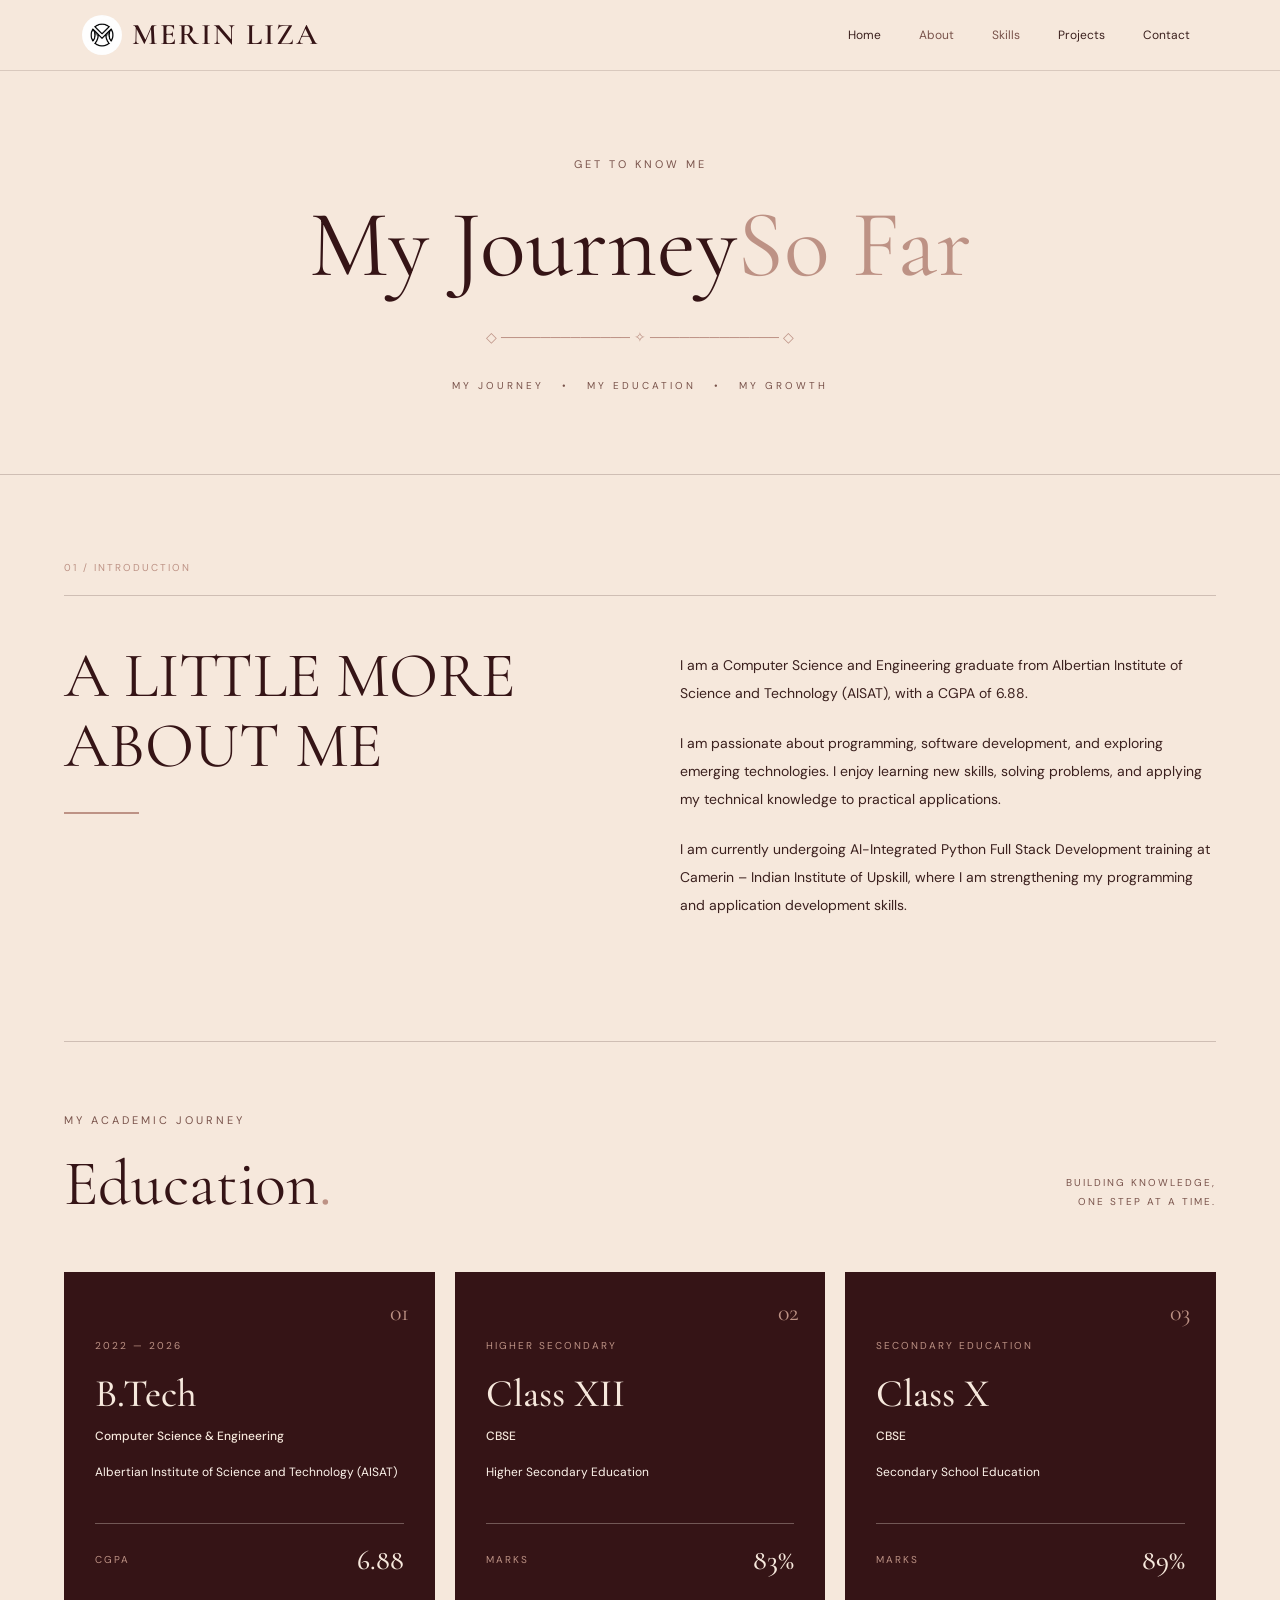
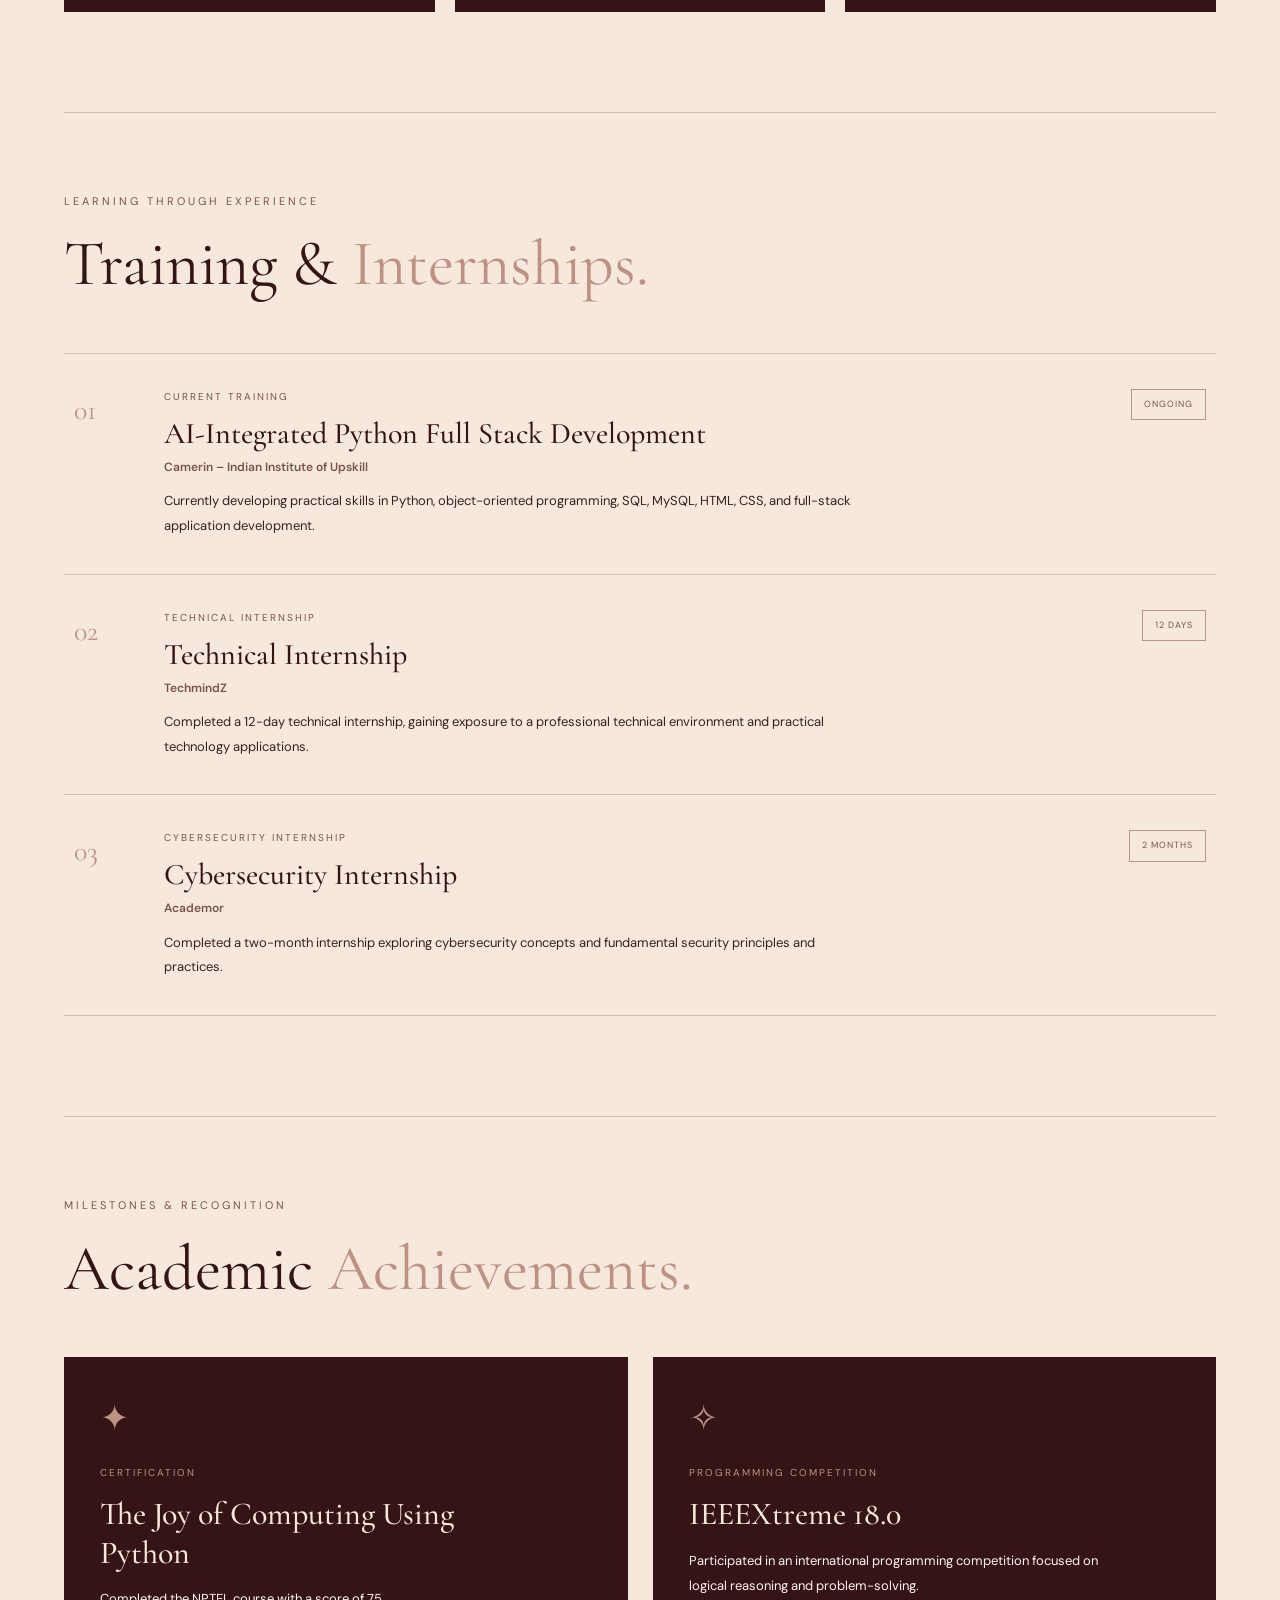
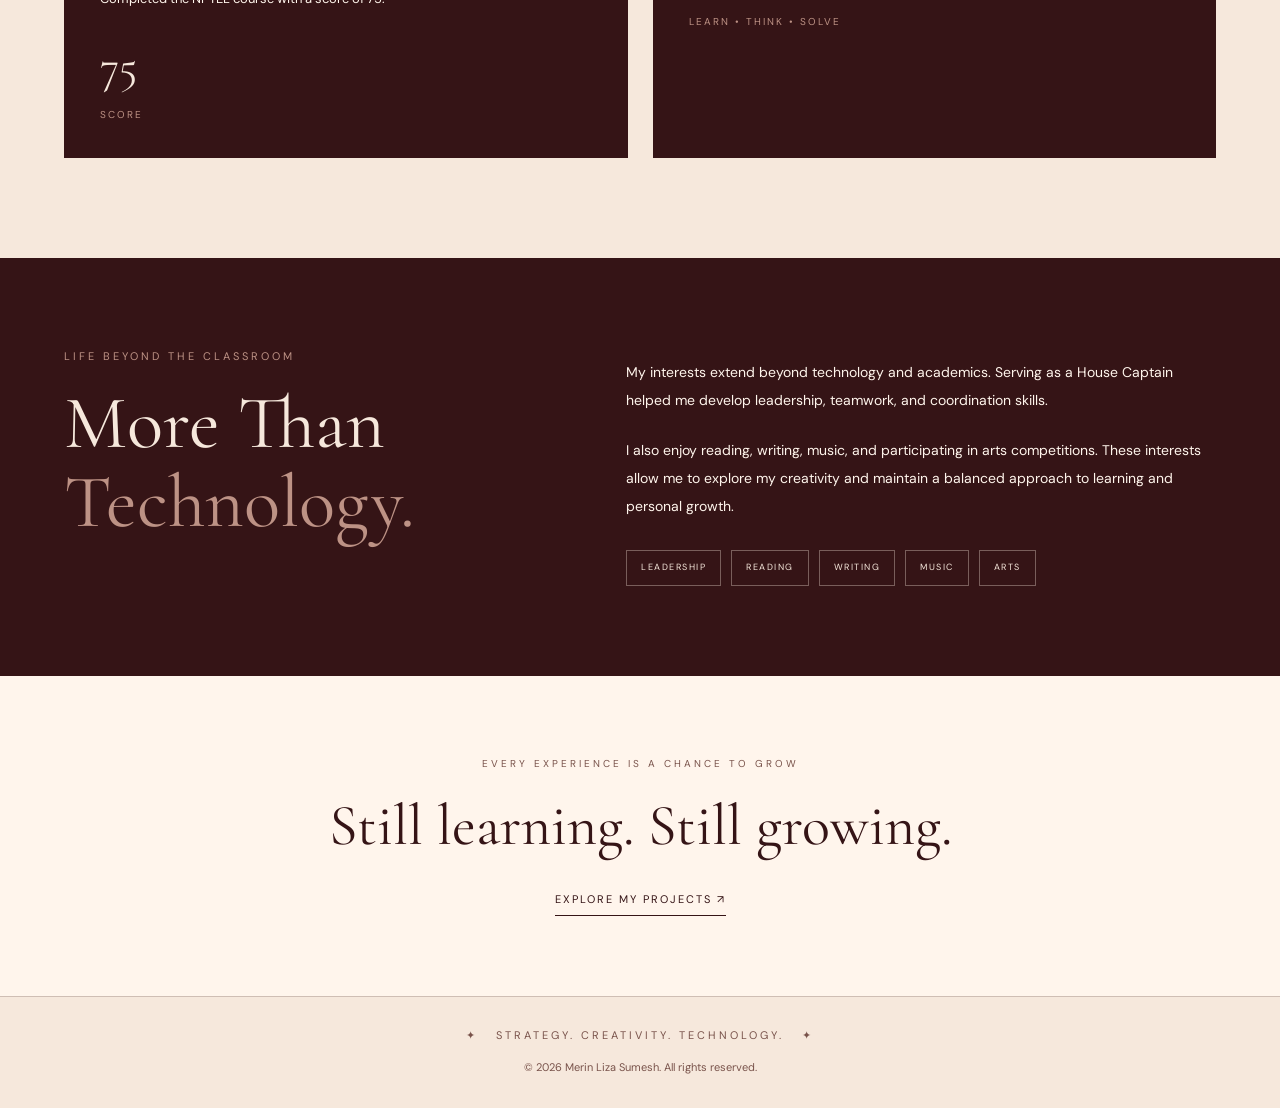
==== about.html @ 3198c106 "first commit" ====
<!DOCTYPE html>
<html lang="en">

<head>
    <meta charset="UTF-8">
    <meta name="viewport" content="width=device-width, initial-scale=1.0">

    <title>About Me | Merin Liza Sumesh</title>

    <!-- Google Fonts -->
    <link href="https://fonts.googleapis.com/css2?family=Cormorant+Garamond:wght@300;400;500;600&family=DM+Sans:wght@300;400;500;600&display=swap"
        rel="stylesheet">

    <!-- Bootstrap CSS -->
    <link href="https://cdn.jsdelivr.net/npm/bootstrap@5.3.8/dist/css/bootstrap.min.css"
        rel="stylesheet">

    <!-- About Page CSS -->
    <link rel="stylesheet" href="css/about.css">
</head>

<body>

    <!-- NAVIGATION BAR -->
    <nav class="navbar navbar-expand-lg portfolio-nav">
        <div class="container">

            <a class="navbar-brand" href="index.html">
                <img src="images/logo.jpg"
                alt="Merin"
                class="logo-image">
            MERIN LIZA</a>

            <button class="navbar-toggler"
                type="button"
                data-bs-toggle="collapse"
                data-bs-target="#navbarMenu"
                aria-controls="navbarMenu"
                aria-expanded="false"
                aria-label="Toggle navigation">

                <span class="navbar-toggler-icon"></span>
            </button>

            <div class="collapse navbar-collapse" id="navbarMenu">
                <ul class="navbar-nav ms-auto">

                    <li class="nav-item">
                        <a class="nav-link" href="index.html">Home</a>
                    </li>

                    <li class="nav-item">
                        <a class="nav-link active" href="about.html">About</a>
                    </li>

                    <li class="nav-item">
                        <a class="nav-link active" href="skills.html">Skills</a>
                    </li>

                    <li class="nav-item">
                        <a class="nav-link" href="projects.html">Projects</a>
                    </li>
                    <li class="nav-item">
                        <a class="nav-link" href="contact.html">Contact</a>
                    </li>

                </ul>
            </div>

        </div>
    </nav>


    <!-- PAGE HEADER -->
    <header class="about-header">

        <p class="eyebrow">GET TO KNOW ME</p>

        <h1>My Journey<span>So Far</span></h1>

        <div class="decorative-divider">
            ◇ ───────────── ✧ ───────────── ◇
        </div>

        <p class="header-subtitle">
            MY JOURNEY &nbsp; • &nbsp; MY EDUCATION &nbsp; • &nbsp; MY GROWTH
        </p>

    </header>


    <!-- INTRODUCTION SECTION -->
    <section class="about-introduction section-container">

        <div class="intro-number">01 / INTRODUCTION</div>

        <div class="intro-layout">

            <div class="intro-title">

                <h2>
                    A LITTLE MORE <br>
                    ABOUT ME
                </h2>

                <div class="small-divider"></div>
            </div>

            <div class="intro-description">

                <p>
                    I am a Computer Science and Engineering graduate from
                    Albertian Institute of Science and Technology (AISAT),
                    with a CGPA of 6.88.
                </p>

                <p>
                    I am passionate about programming, software development,
                    and exploring emerging technologies. I enjoy learning
                    new skills, solving problems, and applying my technical
                    knowledge to practical applications.
                </p>

                <p>
                    I am currently undergoing AI-Integrated Python Full Stack
                    Development training at Camerin – Indian Institute of
                    Upskill, where I am strengthening my programming and
                    application development skills.
                </p>

            </div>

        </div>

    </section>


    <!-- EDUCATION SECTION -->
    <section class="education-section section-container">

        <div class="section-heading">

            <div>
                <p class="section-label">MY ACADEMIC JOURNEY</p>
                <h2>Education<span>.</span></h2>
            </div>

            <p class="section-side-text">
                BUILDING KNOWLEDGE,<br>
                ONE STEP AT A TIME.
            </p>

        </div>


        <div class="education-grid">

            <!-- B.Tech -->
            <article class="education-card featured-card">

                <span class="card-number">01</span>

                <p class="card-period">2022 — 2026</p>

                <h3>B.Tech</h3>

                <h4>Computer Science & Engineering</h4>

                <p class="institution">
                    Albertian Institute of Science and Technology (AISAT)
                </p>

                <div class="card-bottom">
                    <span>CGPA</span>
                    <strong>6.88</strong>
                </div>

            </article>


            <!-- Higher Secondary -->
            <article class="education-card">

                <span class="card-number">02</span>

                <p class="card-period">HIGHER SECONDARY</p>

                <h3>Class XII</h3>

                <h4>CBSE</h4>

                <p class="institution">
                    Higher Secondary Education
                </p>

                <div class="card-bottom">
                    <span>MARKS</span>
                    <strong>83%</strong>
                </div>

            </article>


            <!-- Secondary -->
            <article class="education-card">

                <span class="card-number">03</span>

                <p class="card-period">SECONDARY EDUCATION</p>

                <h3>Class X</h3>

                <h4>CBSE</h4>

                <p class="institution">
                    Secondary School Education
                </p>

                <div class="card-bottom">
                    <span>MARKS</span>
                    <strong>89%</strong>
                </div>

            </article>

        </div>

    </section>


    <!-- TRAINING AND INTERNSHIPS -->
    <section class="experience-section section-container">

        <div class="section-heading">

            <div>
                <p class="section-label">LEARNING THROUGH EXPERIENCE</p>
                <h2>Training & <span>Internships.</span></h2>
            </div>

        </div>


        <div class="experience-list">

            <!-- Camerin -->
            <article class="experience-item">

                <div class="experience-index">01</div>

                <div class="experience-content">

                    <p class="experience-type">CURRENT TRAINING</p>

                    <h3>AI-Integrated Python Full Stack Development</h3>

                    <h4>Camerin – Indian Institute of Upskill</h4>

                    <p>
                        Currently developing practical skills in Python,
                        object-oriented programming, SQL, MySQL, HTML, CSS,
                        and full-stack application development.
                    </p>

                </div>

                <div class="experience-tag">ONGOING</div>

            </article>


            <!-- TechmindZ -->
            <article class="experience-item">

                <div class="experience-index">02</div>

                <div class="experience-content">

                    <p class="experience-type">TECHNICAL INTERNSHIP</p>

                    <h3>Technical Internship</h3>

                    <h4>TechmindZ</h4>

                    <p>
                        Completed a 12-day technical internship, gaining
                        exposure to a professional technical environment
                        and practical technology applications.
                    </p>

                </div>

                <div class="experience-tag">12 DAYS</div>

            </article>


            <!-- Academor -->
            <article class="experience-item">

                <div class="experience-index">03</div>

                <div class="experience-content">

                    <p class="experience-type">CYBERSECURITY INTERNSHIP</p>

                    <h3>Cybersecurity Internship</h3>

                    <h4>Academor</h4>

                    <p>
                        Completed a two-month internship exploring
                        cybersecurity concepts and fundamental security
                        principles and practices.
                    </p>

                </div>

                <div class="experience-tag">2 MONTHS</div>

            </article>

        </div>

    </section>


    <!-- ACADEMIC ACHIEVEMENTS -->
    <section class="achievements-section section-container">

        <div class="section-heading">

            <div>
                <p class="section-label">MILESTONES & RECOGNITION</p>
                <h2>Academic <span>Achievements.</span></h2>
            </div>

        </div>


        <div class="achievement-grid">

            <!-- NPTEL -->
            <article class="achievement-card">

                <div class="achievement-symbol">✦</div>

                <p class="achievement-category">CERTIFICATION</p>

                <h3>The Joy of Computing Using Python</h3>

                <p>
                    Completed the NPTEL course with a score of 75.
                </p>

                <span class="achievement-number">75</span>

                <span class="achievement-caption">SCORE</span>

            </article>


            <!-- IEEEXtreme -->
            <article class="achievement-card dark-card">

                <div class="achievement-symbol">✧</div>

                <p class="achievement-category">PROGRAMMING COMPETITION</p>

                <h3>IEEEXtreme 18.0</h3>

                <p>
                    Participated in an international programming competition
                    focused on logical reasoning and problem-solving.
                </p>

                <span class="achievement-caption">LEARN • THINK • SOLVE</span>

            </article>

        </div>

    </section>


    <!-- BEYOND ACADEMICS -->
    <section class="beyond-section">

        <div class="section-container beyond-content">

            <div class="beyond-heading">

                <p class="section-label">LIFE BEYOND THE CLASSROOM</p>

                <h2>
                    More Than<br>
                    <span>Technology.</span>
                </h2>

            </div>

            <div class="beyond-description">

                <p>
                    My interests extend beyond technology and academics.
                    Serving as a House Captain helped me develop leadership,
                    teamwork, and coordination skills.
                </p>

                <p>
                    I also enjoy reading, writing, music, and participating
                    in arts competitions. These interests allow me to
                    explore my creativity and maintain a balanced approach
                    to learning and personal growth.
                </p>

                <div class="interest-list">

                    <span>LEADERSHIP</span>
                    <span>READING</span>
                    <span>WRITING</span>
                    <span>MUSIC</span>
                    <span>ARTS</span>

                </div>

            </div>

        </div>

    </section>


    <!-- CLOSING SECTION -->
    <section class="closing-section">

        <p>EVERY EXPERIENCE IS A CHANCE TO GROW</p>

        <h2>Still learning. Still growing.</h2>

        <a href="projects.html" class="closing-link">
            EXPLORE MY PROJECTS ↗
        </a>

    </section>


    <!-- FOOTER -->
    <footer class="footer">

        <p>✦ &nbsp; STRATEGY. CREATIVITY. TECHNOLOGY. &nbsp; ✦</p>

        <small>
            © 2026 Merin Liza Sumesh. All rights reserved.
        </small>

    </footer>


    <!-- Bootstrap JavaScript -->
    <script src="https://cdn.jsdelivr.net/npm/bootstrap@5.3.8/dist/js/bootstrap.bundle.min.js"></script>

</body>

</html>
---- css/about.css ----
/* ==============================
   COLOUR PALETTE
============================== */

:root {
    --cream: #f6e8dc;
    --cream-light: #fff5ec;
    --burgundy: #351416;
    --burgundy-light: #4a2022;
    --rose: #bd9285;
    --brown: #79534b;
    --text-dark: #3b201e;
    --border: rgba(53, 20, 22, 0.2);
}


/* ==============================
   GENERAL STYLING
============================== */

* {
    margin: 0;
    padding: 0;
    box-sizing: border-box;
}

html {
    scroll-behavior: smooth;
}

body {
    background-color: var(--cream);
    color: var(--text-dark);
    font-family: 'DM Sans', sans-serif;
    overflow-x: hidden;
}

.section-container {
    width: 90%;
    max-width: 1250px;
    margin: auto;
}


/* =====================================
   NAVIGATION
===================================== */

.portfolio-nav {
    background-color: var(--cream);
    padding: 15px 0;
    border-bottom: 1px solid rgba(53, 20, 22, 0.15);
}

.portfolio-nav .navbar-brand {
    display: flex;
    align-items: center;
    color: var(--burgundy);
    font-family: "Cormorant Garamond", serif;
    font-size: 30px;
    font-weight: 600;
    letter-spacing: 2px;
    line-height: 1.2;
    padding: 0;
    margin: 0;
}

.logo-image {
    display: block;
    width: 40px;
    height: 40px;
    object-fit: cover;
    border-radius: 50%;
    margin-right: 10px;
    flex-shrink: 0;
}

.portfolio-nav .navbar-brand:hover {
    color: var(--brown);
}

.portfolio-nav .nav-link {
    color: var(--text-dark);
    font-size: 12px;
    margin-left: 22px;
    padding-top: 0;
    padding-bottom: 0;
    line-height: 1.5;
    transition: color 0.3s ease;
}

.portfolio-nav .nav-link:hover,
.portfolio-nav .nav-link.active {
    color: var(--brown);
}

.navbar-toggler {
    border-color: var(--burgundy);
}

.navbar-toggler:focus {
    box-shadow: none;
}


/* ==============================
   PAGE HEADER
============================== */

.about-header {
    padding: 85px 5% 65px;
    text-align: center;
    border-bottom: 1px solid var(--border);
}

.eyebrow,
.section-label {
    color: var(--brown);
    font-size: 11px;
    letter-spacing: 3px;
    margin-bottom: 20px;
}

.about-header h1 {
    font-family: 'Cormorant Garamond', serif;
    font-size: clamp(55px, 8vw, 95px);
    font-weight: 400;
    line-height: 1.1;
    color: var(--burgundy);
}

.about-header h1 span,
.section-heading h2 span,
.beyond-heading h2 span {
    color: var(--rose);
}

.decorative-divider {
    color: var(--rose);
    margin: 30px 0;
    font-size: 14px;
}

.header-subtitle {
    color: var(--brown);
    font-size: 10px;
    letter-spacing: 3px;
}


/* ==============================
   INTRODUCTION SECTION
============================== */

.about-introduction {
    padding-top: 85px;
    padding-bottom: 100px;
}

.intro-number {
    font-size: 10px;
    letter-spacing: 2px;
    color: var(--rose);
    padding-bottom: 20px;
    border-bottom: 1px solid var(--border);
    margin-bottom: 45px;
}

.intro-layout {
    display: grid;
    grid-template-columns: 1fr 1fr;
    gap: 80px;
    align-items: start;
}

.intro-title h2 {
    font-family: 'Cormorant Garamond', serif;
    font-size: clamp(42px, 5vw, 68px);
    font-weight: 400;
    line-height: 1.1;
    color: var(--burgundy);
}


.small-divider {
    width: 75px;
    height: 2px;
    background-color: var(--rose);
    margin-top: 30px;
}

.intro-description {
    padding-top: 10px;
}

.intro-description p {
    font-size: 14px;
    line-height: 2;
    margin-bottom: 22px;
    color: var(--text-dark);
}


/* ==============================
   SECTION HEADINGS
============================== */

.section-heading {
    display: flex;
    justify-content: space-between;
    align-items: end;
    gap: 30px;
    margin-bottom: 45px;
}

.section-heading h2 {
    font-family: 'Cormorant Garamond', serif;
    font-size: clamp(40px, 5vw, 65px);
    font-weight: 400;
    color: var(--burgundy);
    line-height: 1.1;
}

.section-side-text {
    color: var(--brown);
    font-size: 10px;
    letter-spacing: 2px;
    line-height: 1.9;
    text-align: right;
}


/* ==============================
   EDUCATION SECTION
============================== */

.education-section {
    padding-top: 70px;
    padding-bottom: 100px;
    border-top: 1px solid var(--border);
}

.education-grid {
    display: grid;
    grid-template-columns: repeat(3, 1fr);
    gap: 20px;
}

/* Burgundy Education Cards */

.education-card {
    position: relative;
    min-height: 340px;
    padding: 30px;
    display: flex;
    flex-direction: column;

    background-color: var(--burgundy);
    color: var(--cream);
    border: 1px solid var(--burgundy);

    transition: background-color 0.3s ease,
                color 0.3s ease,
                border-color 0.3s ease,
                transform 0.3s ease;
}

/* Education Card Hover */

.education-card:hover {
    background-color: var(--cream-light);
    color: var(--burgundy);
    border-color: var(--rose);
    transform: translateY(-5px);
}

.card-number {
    position: absolute;
    top: 22px;
    right: 25px;
    font-family: 'Cormorant Garamond', serif;
    font-size: 24px;
    color: var(--rose);
}

.card-period {
    margin-top: 35px;
    margin-bottom: 18px;
    font-size: 10px;
    letter-spacing: 2px;
    color: var(--rose);
}

.education-card h3 {
    font-family: 'Cormorant Garamond', serif;
    font-size: 39px;
    font-weight: 500;
    margin-bottom: 8px;
    color: var(--cream);
    transition: color 0.3s ease;
}

.education-card h4 {
    font-size: 12px;
    font-weight: 500;
    line-height: 1.8;
    margin-bottom: 15px;
    color: var(--cream);
    transition: color 0.3s ease;
}

.institution {
    font-size: 12px;
    line-height: 1.8;
    color: var(--cream-light);
    margin-bottom: 25px;
    transition: color 0.3s ease;
}

.card-bottom {
    display: flex;
    justify-content: space-between;
    align-items: center;
    border-top: 1px solid rgba(255, 245, 236, 0.3);
    padding-top: 15px;
    margin-top: auto;
    transition: border-color 0.3s ease;
}

.card-bottom span {
    font-size: 10px;
    letter-spacing: 2px;
    color: var(--rose);
}

.card-bottom strong {
    font-family: 'Cormorant Garamond', serif;
    font-size: 28px;
    font-weight: 500;
    color: var(--cream);
    transition: color 0.3s ease;
}

/* Change Education Text on Hover */

.education-card:hover h3,
.education-card:hover h4,
.education-card:hover .institution,
.education-card:hover .card-bottom strong {
    color: var(--burgundy);
}

.education-card:hover .card-bottom {
    border-color: var(--border);
}

.education-card:hover .card-period,
.education-card:hover .card-bottom span {
    color: var(--brown);
}


/* ==============================
   TRAINING AND INTERNSHIPS
============================== */

.experience-section {
    padding-top: 80px;
    padding-bottom: 100px;
    border-top: 1px solid var(--border);
}

.experience-list {
    border-top: 1px solid var(--border);
}

.experience-item {
    display: grid;
    grid-template-columns: 60px 1fr auto;
    gap: 30px;
    align-items: start;
    padding: 35px 10px;
    border-bottom: 1px solid var(--border);
    transition: background-color 0.3s ease;
}

.experience-item:hover {
    background-color: rgba(255, 245, 236, 0.5);
}

.experience-index {
    font-family: 'Cormorant Garamond', serif;
    font-size: 28px;
    color: var(--rose);
}

.experience-type {
    color: var(--brown);
    font-size: 10px;
    letter-spacing: 2px;
    margin-bottom: 12px;
}

.experience-content h3 {
    font-family: 'Cormorant Garamond', serif;
    font-size: 30px;
    font-weight: 500;
    color: var(--burgundy);
    margin-bottom: 8px;
}

.experience-content h4 {
    font-size: 12px;
    font-weight: 600;
    color: var(--brown);
    margin-bottom: 15px;
}

.experience-content > p:last-child {
    max-width: 700px;
    font-size: 13px;
    line-height: 1.9;
    margin-bottom: 0;
}

.experience-tag {
    border: 1px solid var(--rose);
    padding: 8px 12px;
    color: var(--brown);
    font-size: 9px;
    letter-spacing: 1px;
    white-space: nowrap;
}


/* ==============================
   ACADEMIC ACHIEVEMENTS
============================== */

.achievements-section {
    padding-top: 80px;
    padding-bottom: 100px;
    border-top: 1px solid var(--border);
}

.achievement-grid {
    display: grid;
    grid-template-columns: 1fr 1fr;
    gap: 25px;
}

/* Burgundy Achievement Cards */

.achievement-card {
    position: relative;
    min-height: 320px;
    padding: 35px;

    background-color: var(--burgundy);
    color: var(--cream);
    border: 1px solid var(--burgundy);

    transition: background-color 0.3s ease,
                color 0.3s ease,
                border-color 0.3s ease,
                transform 0.3s ease;
}

/* Achievement Card Hover */

.achievement-card:hover {
    background-color: var(--cream-light);
    color: var(--burgundy);
    border-color: var(--rose);
    transform: translateY(-5px);
}

.achievement-symbol {
    font-family: 'Cormorant Garamond', serif;
    font-size: 35px;
    color: var(--rose);
    margin-bottom: 20px;
}

.achievement-category {
    font-size: 10px;
    letter-spacing: 2px;
    color: var(--rose);
    margin-bottom: 15px;
}

.achievement-card h3 {
    max-width: 400px;
    font-family: 'Cormorant Garamond', serif;
    font-size: 32px;
    font-weight: 500;
    color: var(--cream);
    margin-bottom: 15px;
    transition: color 0.3s ease;
}

.achievement-card > p:not(.achievement-category) {
    max-width: 420px;
    font-size: 13px;
    line-height: 1.9;
    color: var(--cream-light);
    transition: color 0.3s ease;
}

.achievement-number {
    display: block;
    margin-top: 20px;
    font-family: 'Cormorant Garamond', serif;
    font-size: 45px;
    color: var(--cream);
    transition: color 0.3s ease;
}

.achievement-caption {
    display: block;
    font-size: 10px;
    letter-spacing: 2px;
    color: var(--rose);
    margin-top: 8px;
    transition: color 0.3s ease;
}

/* Change Achievement Text on Hover */

.achievement-card:hover h3,
.achievement-card:hover > p:not(.achievement-category),
.achievement-card:hover .achievement-number {
    color: var(--burgundy);
}

.achievement-card:hover .achievement-category,
.achievement-card:hover .achievement-caption {
    color: var(--brown);
}


/* ==============================
   BEYOND ACADEMICS
============================== */

.beyond-section {
    background-color: var(--burgundy);
    color: var(--cream);
    padding: 90px 0;
}

.beyond-content {
    display: grid;
    grid-template-columns: 0.9fr 1.1fr;
    gap: 80px;
    align-items: start;
}

.beyond-heading .section-label {
    color: var(--rose);
}

.beyond-heading h2 {
    font-family: 'Cormorant Garamond', serif;
    font-size: clamp(45px, 6vw, 75px);
    font-weight: 400;
    line-height: 1.05;
    color: var(--cream);
}

.beyond-description {
    padding-top: 10px;
}

.beyond-description p {
    font-size: 14px;
    line-height: 2;
    color: var(--cream-light);
    margin-bottom: 22px;
}

.interest-list {
    display: flex;
    flex-wrap: wrap;
    gap: 10px;
    margin-top: 30px;
}

.interest-list span {
    padding: 10px 14px;
    border: 1px solid rgba(246, 232, 220, 0.35);
    color: var(--cream);
    font-size: 9px;
    letter-spacing: 1.5px;
}


/* ==============================
   CLOSING SECTION
============================== */

.closing-section {
    padding: 80px 20px;
    text-align: center;
    background-color: var(--cream-light);
}

.closing-section > p {
    font-size: 10px;
    letter-spacing: 3px;
    color: var(--brown);
    margin-bottom: 20px;
}

.closing-section h2 {
    font-family: 'Cormorant Garamond', serif;
    font-size: clamp(35px, 5vw, 58px);
    font-weight: 400;
    color: var(--burgundy);
    margin-bottom: 25px;
}

.closing-link {
    display: inline-block;
    color: var(--burgundy);
    text-decoration: none;
    font-size: 11px;
    letter-spacing: 2px;
    border-bottom: 1px solid var(--burgundy);
    padding-bottom: 8px;
    transition: 0.3s ease;
}

.closing-link:hover {
    color: var(--rose);
    border-color: var(--rose);
}


/* ==============================
   FOOTER
============================== */

.footer {
    text-align: center;
    padding: 30px 15px;
    border-top: 1px solid var(--border);
    color: var(--brown);
}

.footer p {
    font-size: 11px;
    letter-spacing: 3px;
    margin-bottom: 10px;
}

.footer small {
    font-size: 11px;
}


/* ==============================
   TABLET RESPONSIVENESS
============================== */

@media (max-width: 991px) {

    .section-container {
        width: 92%;
    }

    .intro-layout,
    .beyond-content {
        grid-template-columns: 1fr 1fr;
        gap: 40px;
    }

    .education-grid {
        grid-template-columns: 1fr 1fr;
    }

    .education-card {
        min-height: 310px;
    }

    .experience-item {
        gap: 20px;
    }

    .experience-content h3 {
        font-size: 26px;
    }
}


/* ==============================
   MOBILE RESPONSIVENESS
============================== */

@media (max-width: 767px) {

    .about-header {
        padding: 65px 5% 55px;
    }

    .header-subtitle {
        font-size: 9px;
        line-height: 2;
        letter-spacing: 2px;
    }

    .about-introduction,
    .education-section,
    .experience-section,
    .achievements-section {
        padding-top: 60px;
        padding-bottom: 65px;
    }

    .intro-layout,
    .beyond-content {
        grid-template-columns: 1fr;
        gap: 35px;
    }

    .intro-number {
        margin-bottom: 30px;
    }

    .section-heading {
        align-items: start;
        flex-direction: column;
        margin-bottom: 30px;
    }

    .section-side-text {
        text-align: left;
    }

    .education-grid {
        grid-template-columns: 1fr;
    }

    .education-card {
        min-height: 300px;
    }

    .experience-item {
        grid-template-columns: 35px 1fr;
        gap: 15px;
        padding: 28px 5px;
    }

    .experience-index {
        font-size: 24px;
    }

    .experience-content h3 {
        font-size: 26px;
    }

    .experience-tag {
        grid-column: 2;
        justify-self: start;
    }

    .achievement-grid {
        grid-template-columns: 1fr;
    }

    .achievement-card {
        min-height: 280px;
        padding: 28px;
    }

    .beyond-section {
        padding: 65px 0;
    }

    .closing-section {
        padding: 60px 20px;
    }

    .footer p {
        font-size: 9px;
        letter-spacing: 2px;
    }
}


/* ==============================
   SMALL MOBILE SCREENS
============================== */

@media (max-width: 380px) {

    .about-header h1 {
        font-size: 48px;
    
        padding: 60px 5% 45px;}

    .intro-title h2 {
        font-size: 40px;
    }

    .education-card,
    .achievement-card {
        padding: 23px;
    }

    .experience-content h3 {
        font-size: 23px;
    }

    .interest-list span {
        font-size: 8px;
        padding: 8px 10px;
    }
}
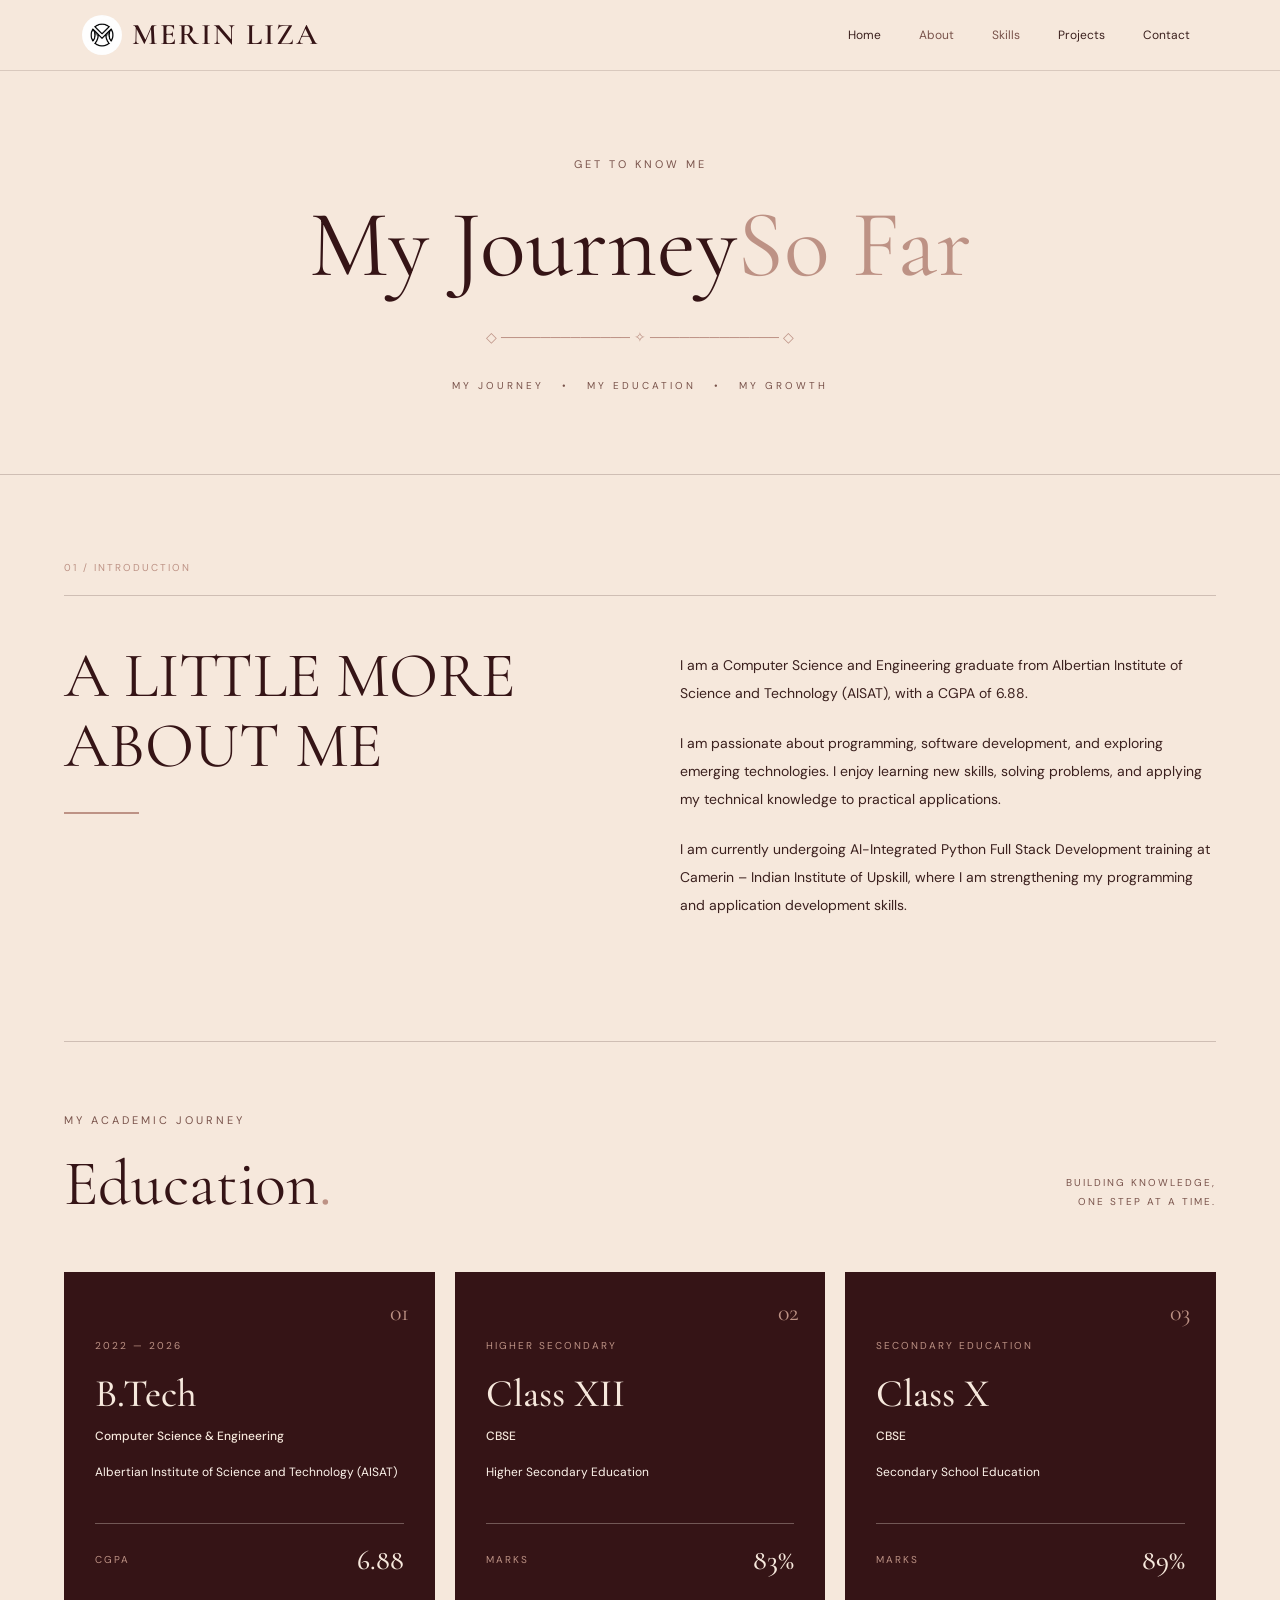
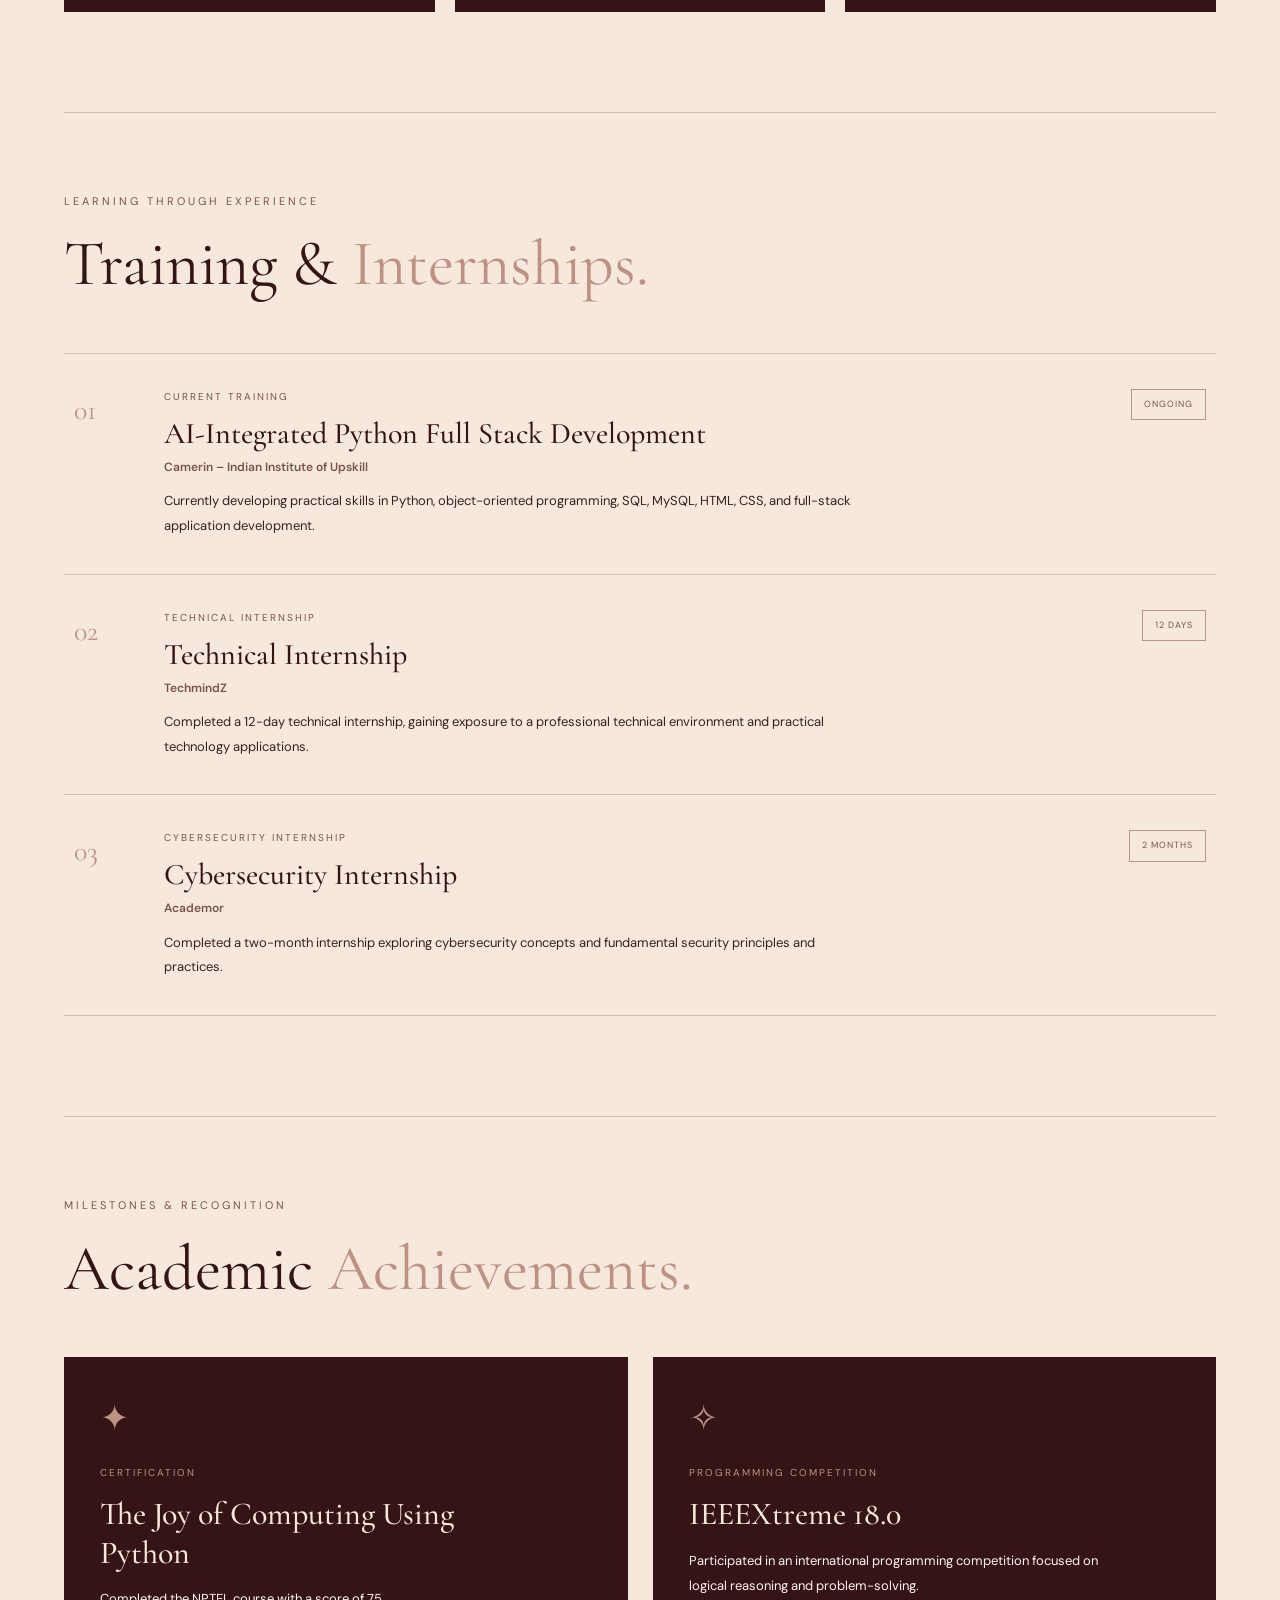
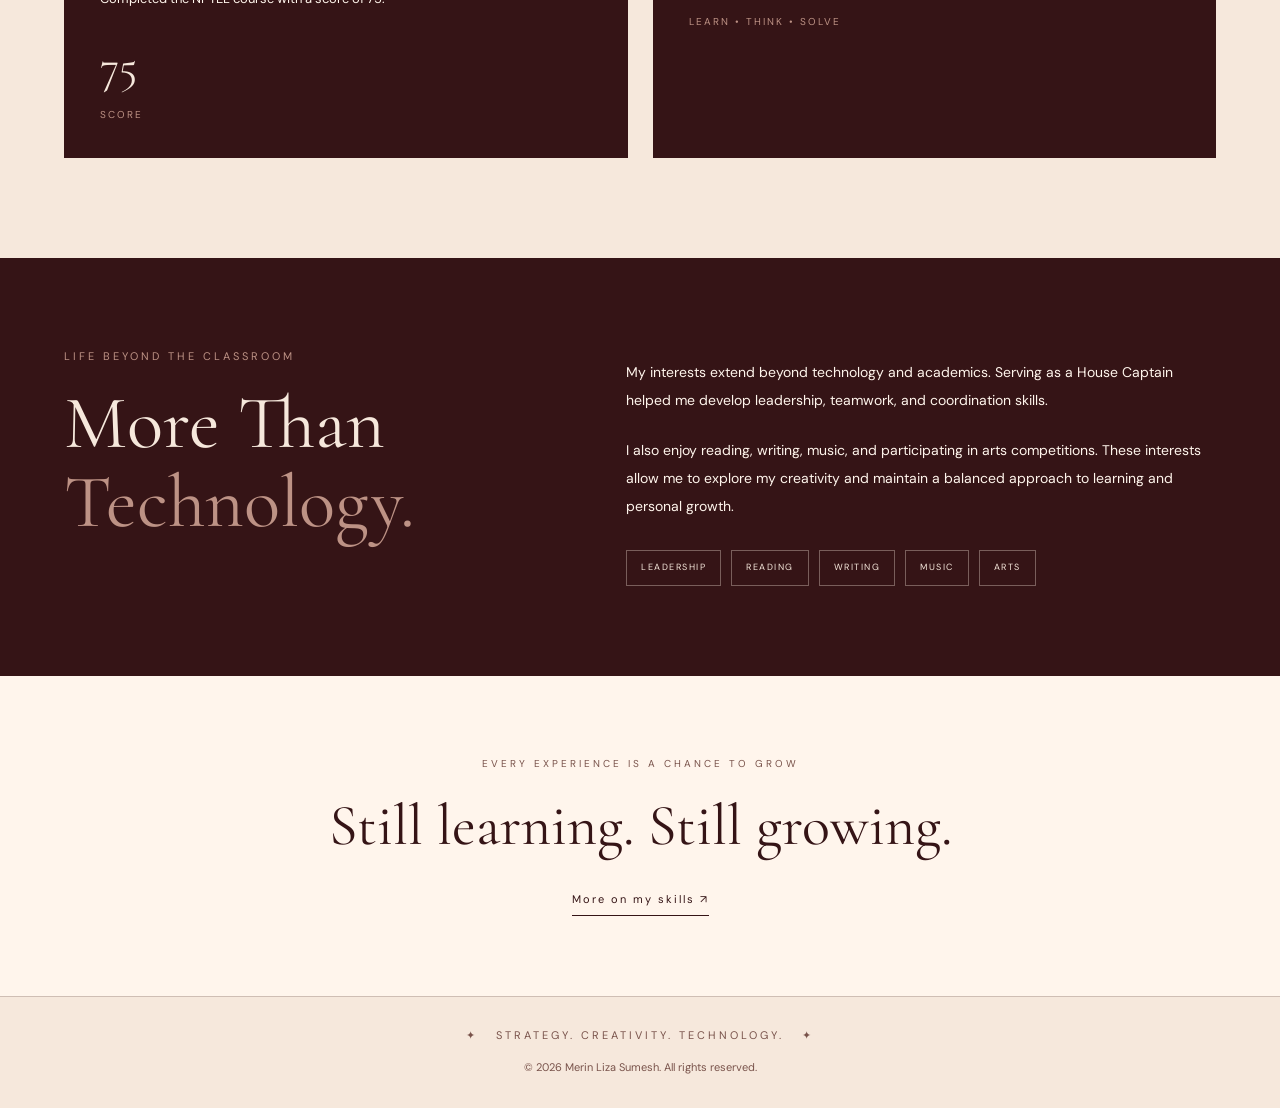
==== commit 9fb073a8: "first commit" ====
--- a/about.html
+++ b/about.html
@@ -439,8 +439,8 @@
 
         <h2>Still learning. Still growing.</h2>
 
-        <a href="projects.html" class="closing-link">
-            EXPLORE MY PROJECTS ↗
+        <a href="skills.html" class="closing-link">
+            More on my skills ↗
         </a>
 
     </section>
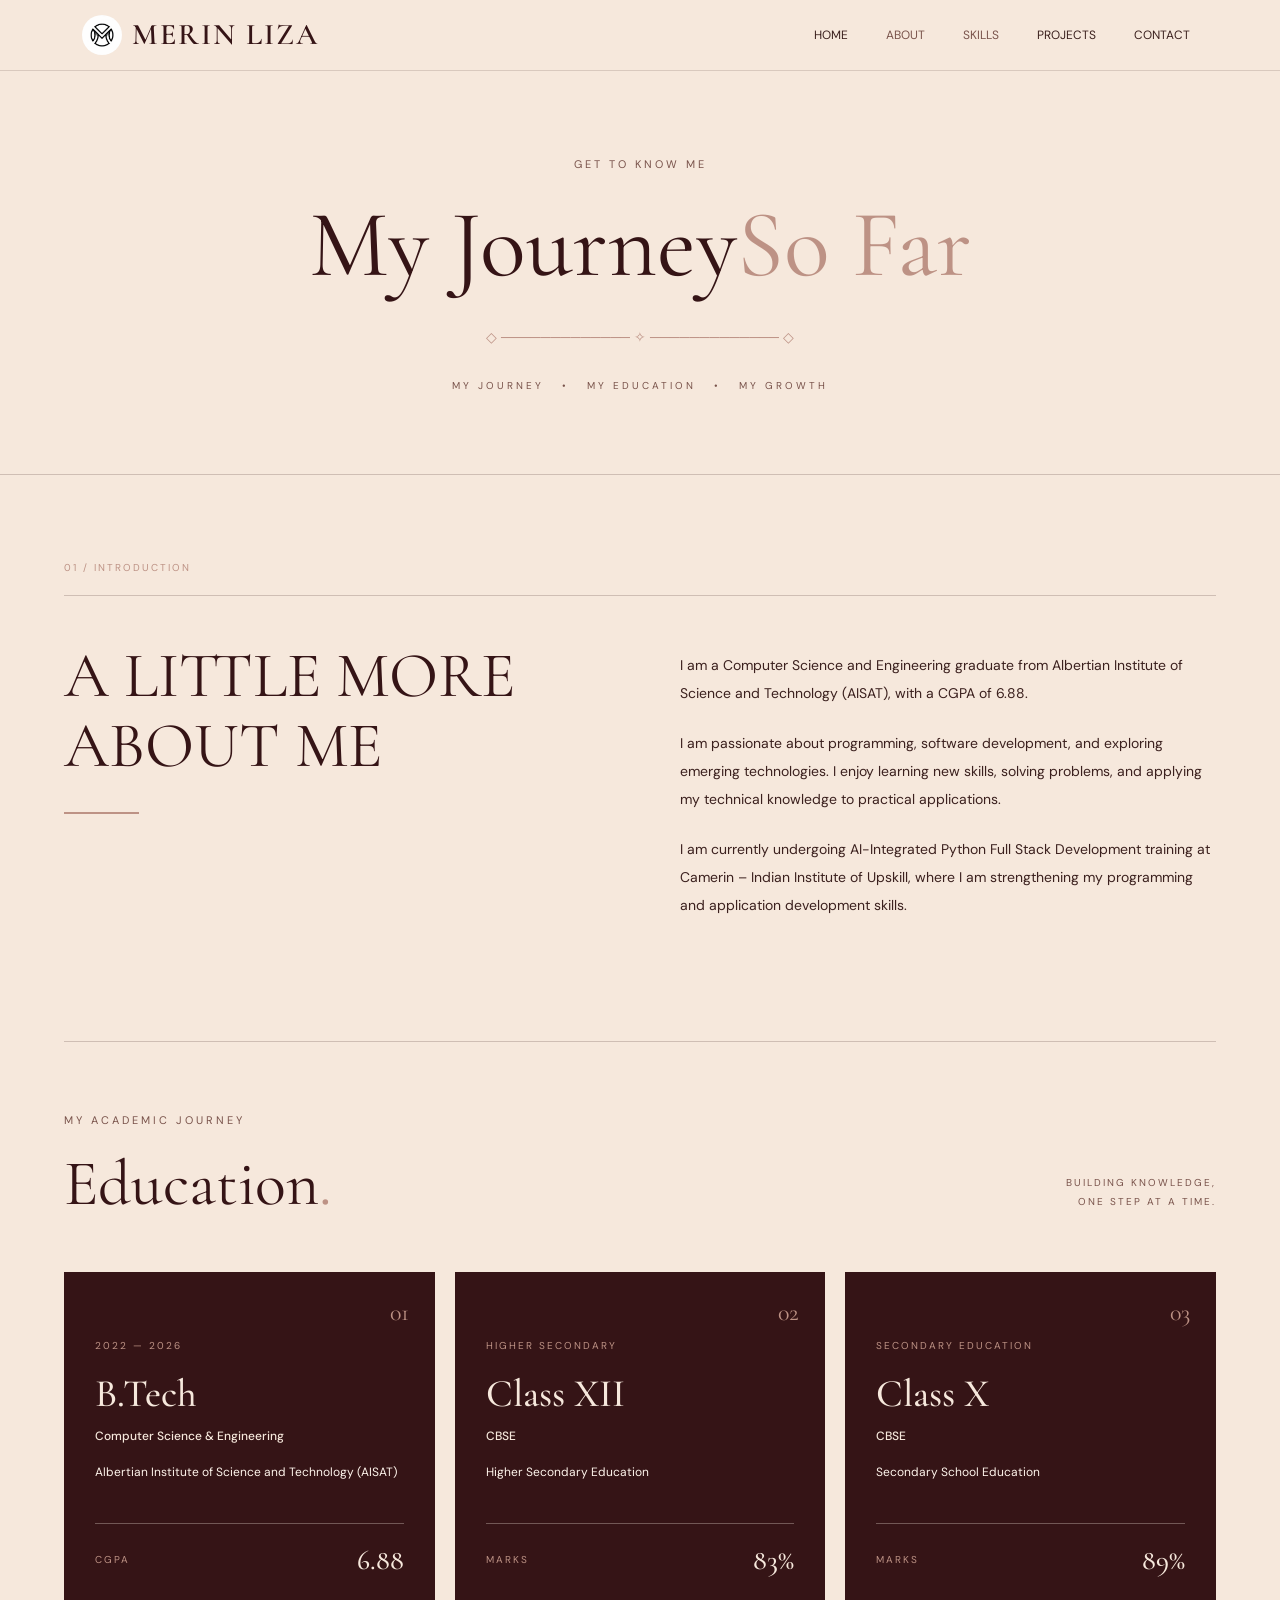
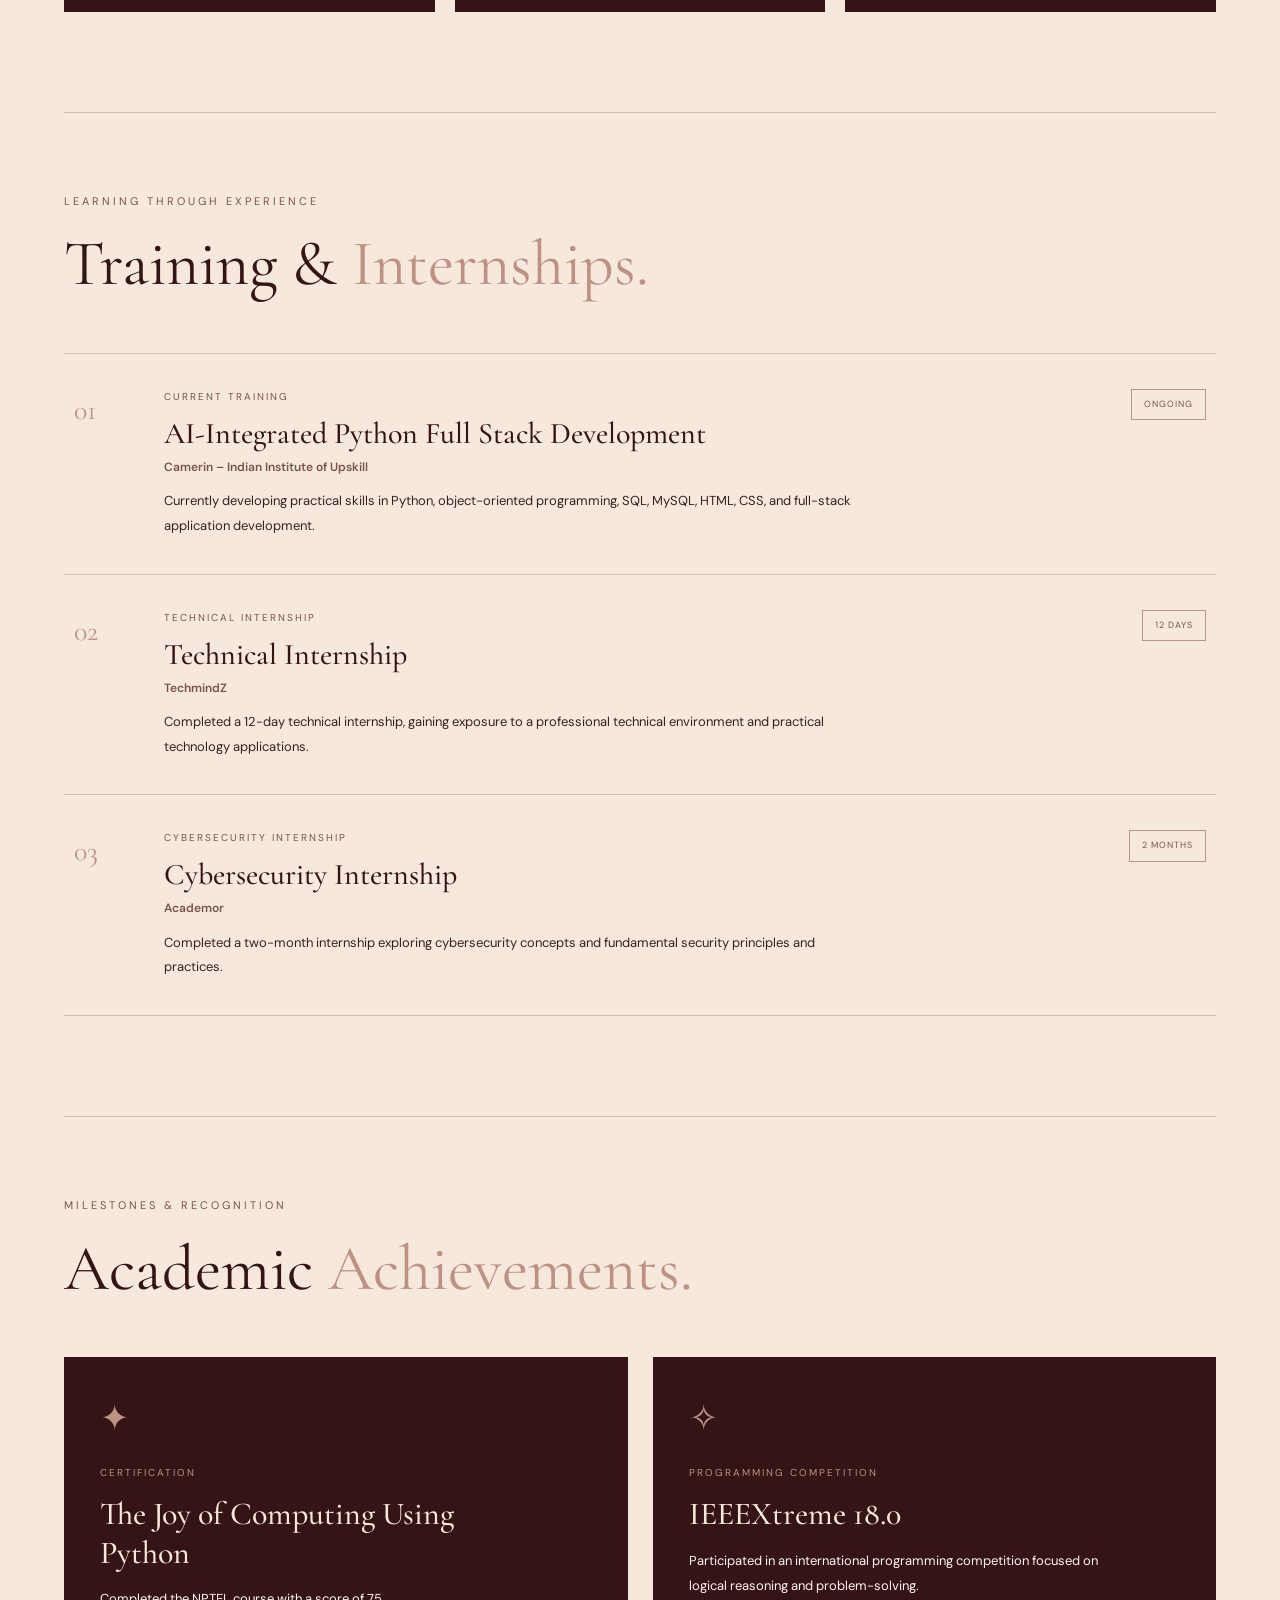
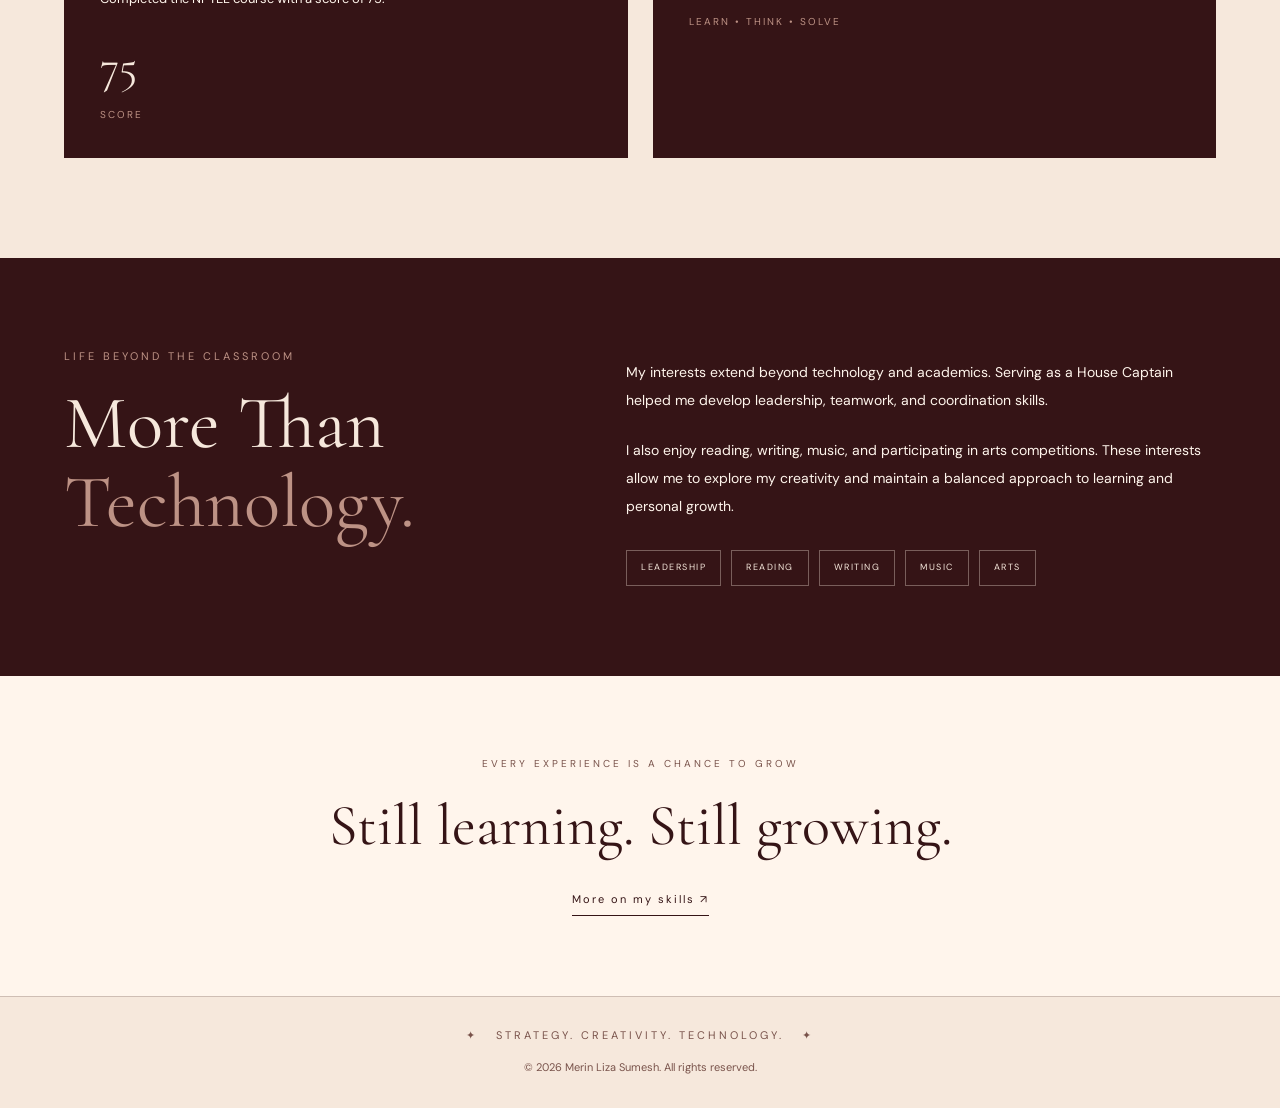
==== commit e5e26ad0: "first commit" ====
--- a/about.html
+++ b/about.html
@@ -47,22 +47,22 @@
                 <ul class="navbar-nav ms-auto">
 
                     <li class="nav-item">
-                        <a class="nav-link" href="index.html">Home</a>
+                        <a class="nav-link" href="index.html">HOME</a>
                     </li>
 
                     <li class="nav-item">
-                        <a class="nav-link active" href="about.html">About</a>
+                        <a class="nav-link active" href="about.html">ABOUT</a>
                     </li>
 
                     <li class="nav-item">
-                        <a class="nav-link active" href="skills.html">Skills</a>
+                        <a class="nav-link active" href="skills.html">SKILLS</a>
                     </li>
 
                     <li class="nav-item">
-                        <a class="nav-link" href="projects.html">Projects</a>
+                        <a class="nav-link" href="projects.html">PROJECTS</a>
                     </li>
                     <li class="nav-item">
-                        <a class="nav-link" href="contact.html">Contact</a>
+                        <a class="nav-link" href="contact.html">CONTACT</a>
                     </li>
 
                 </ul>
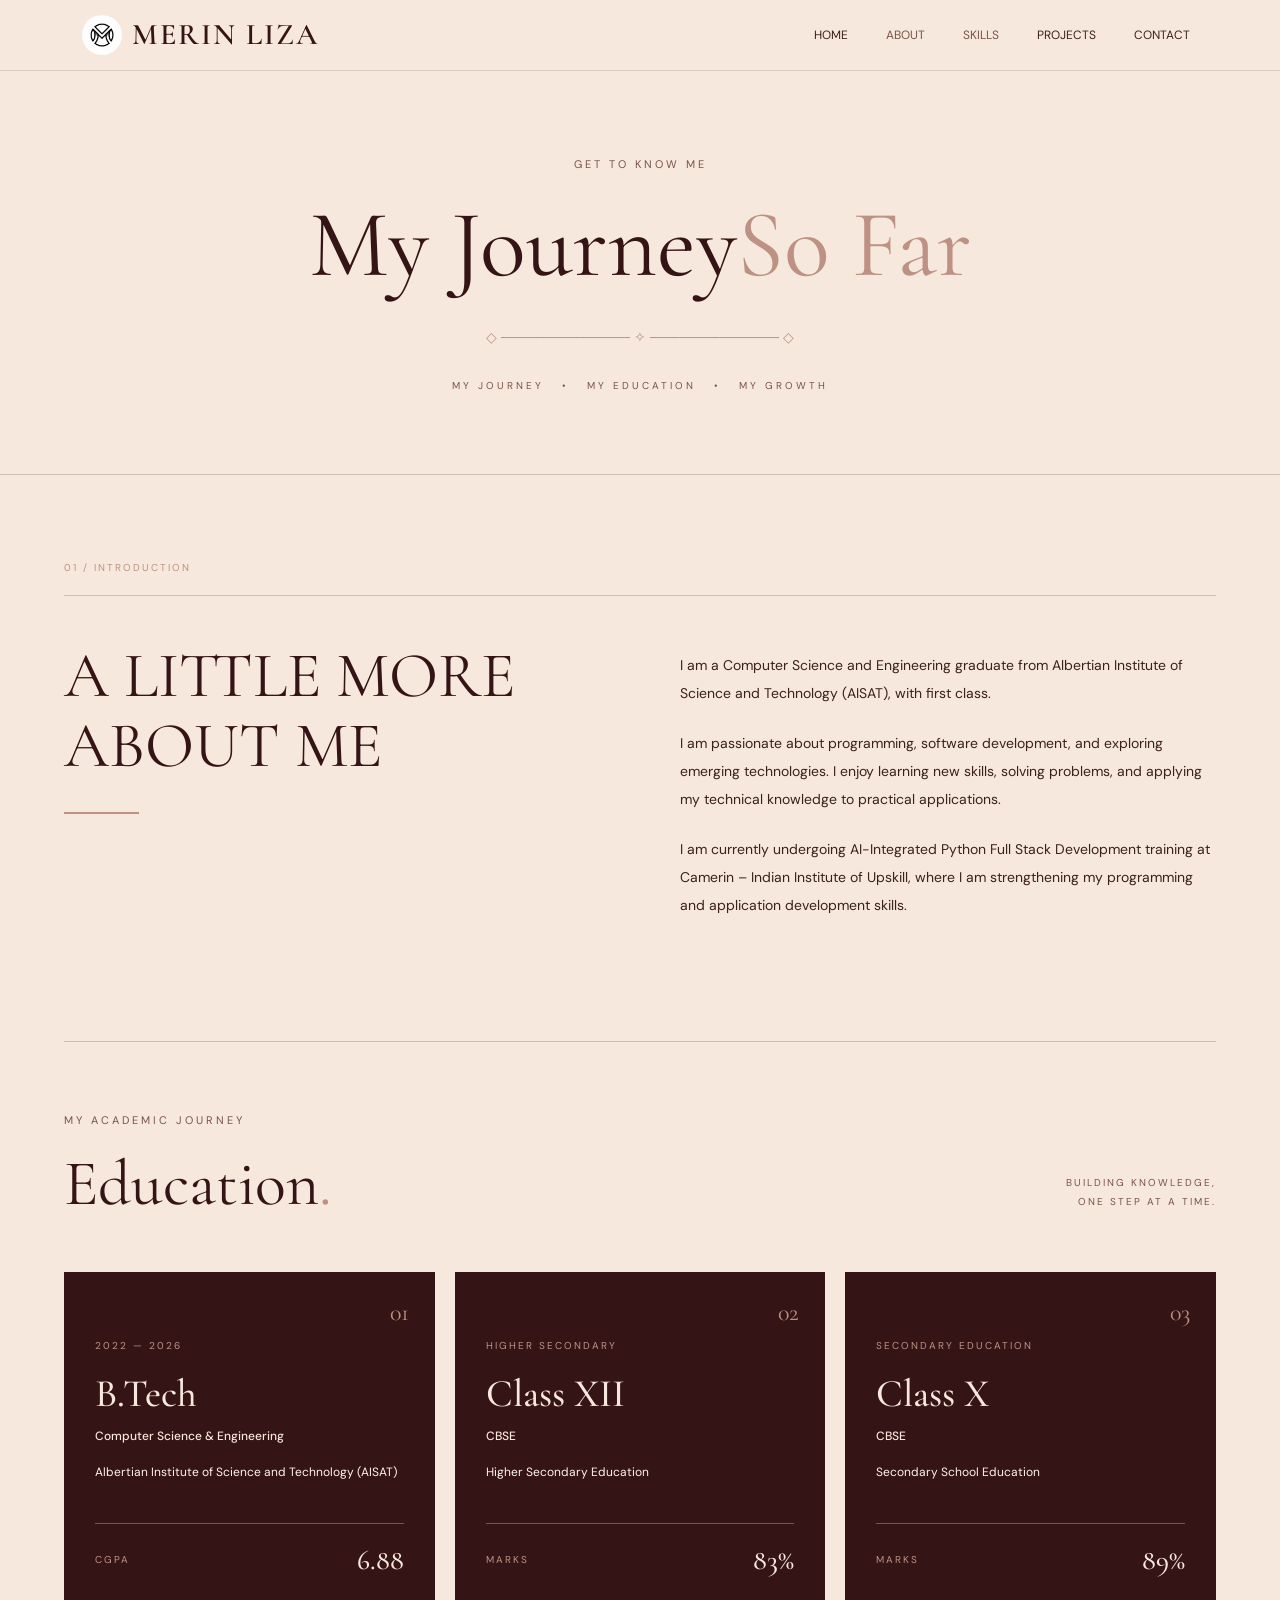
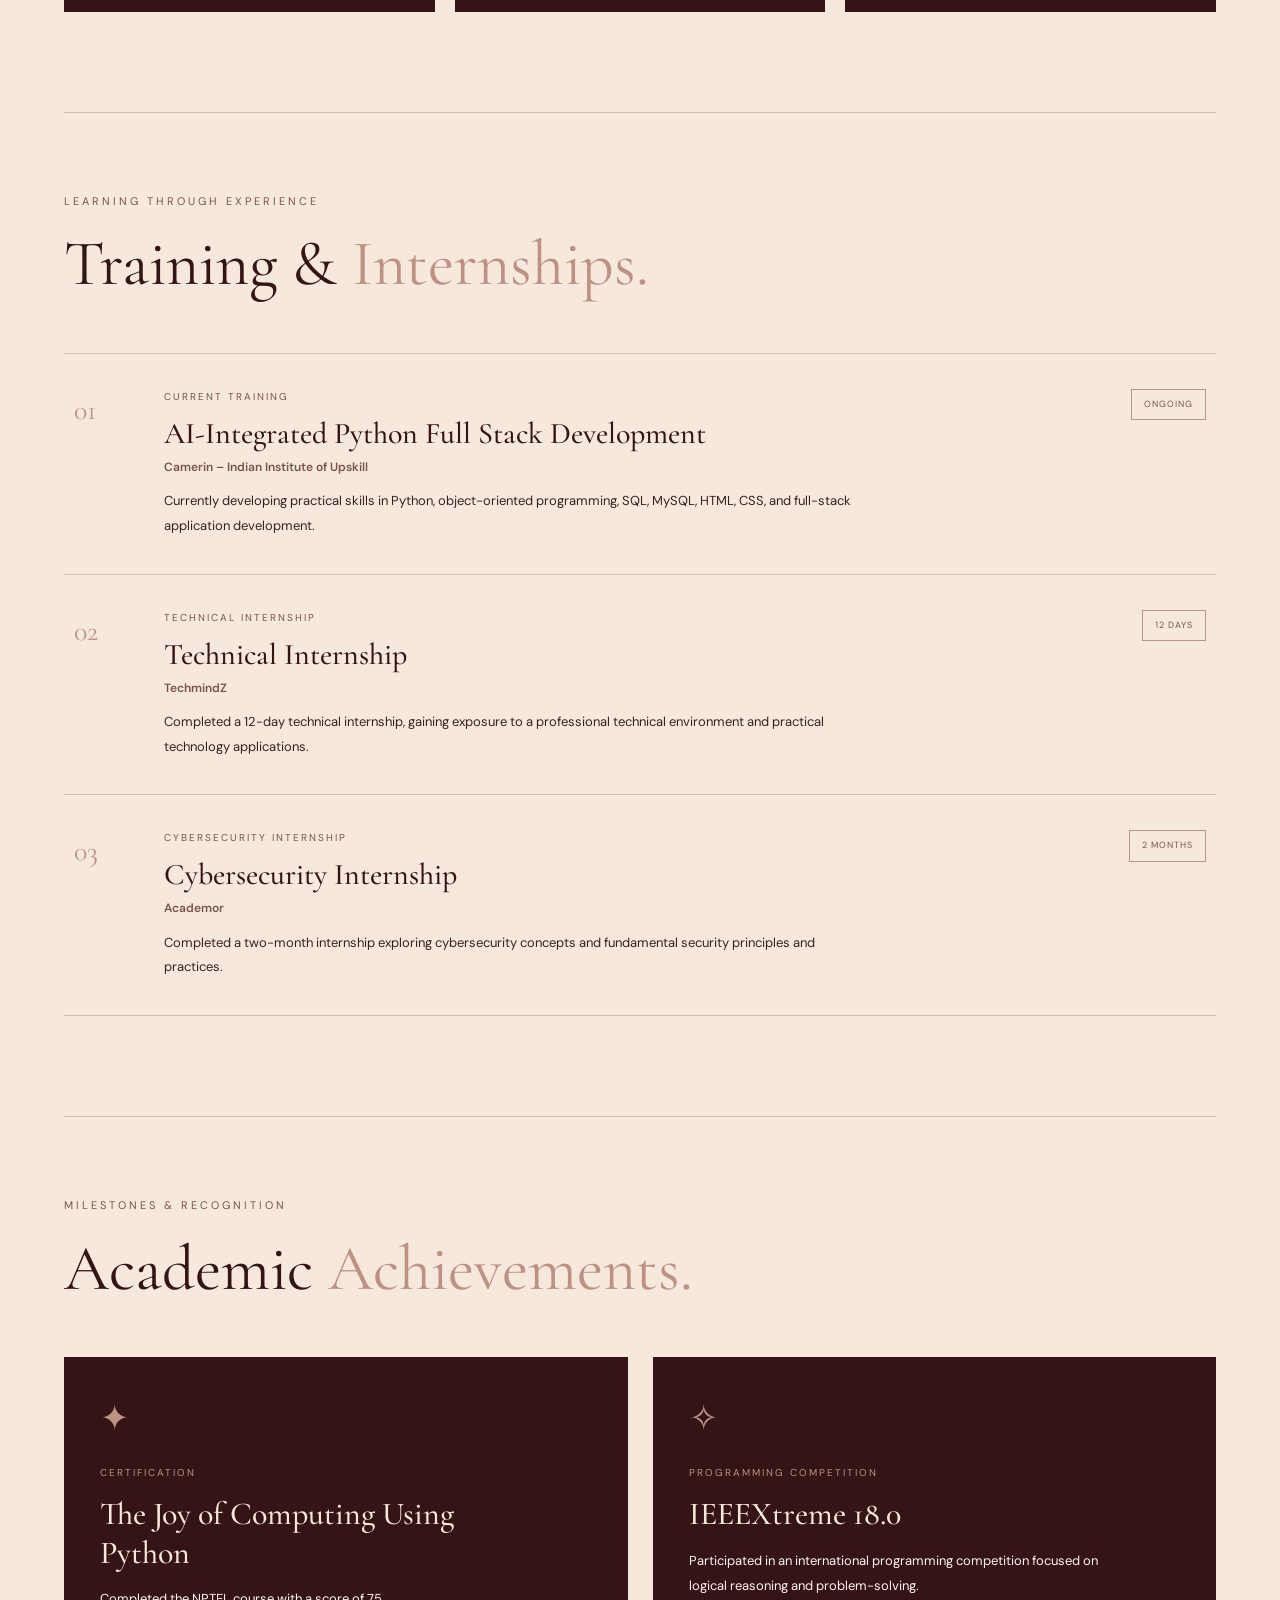
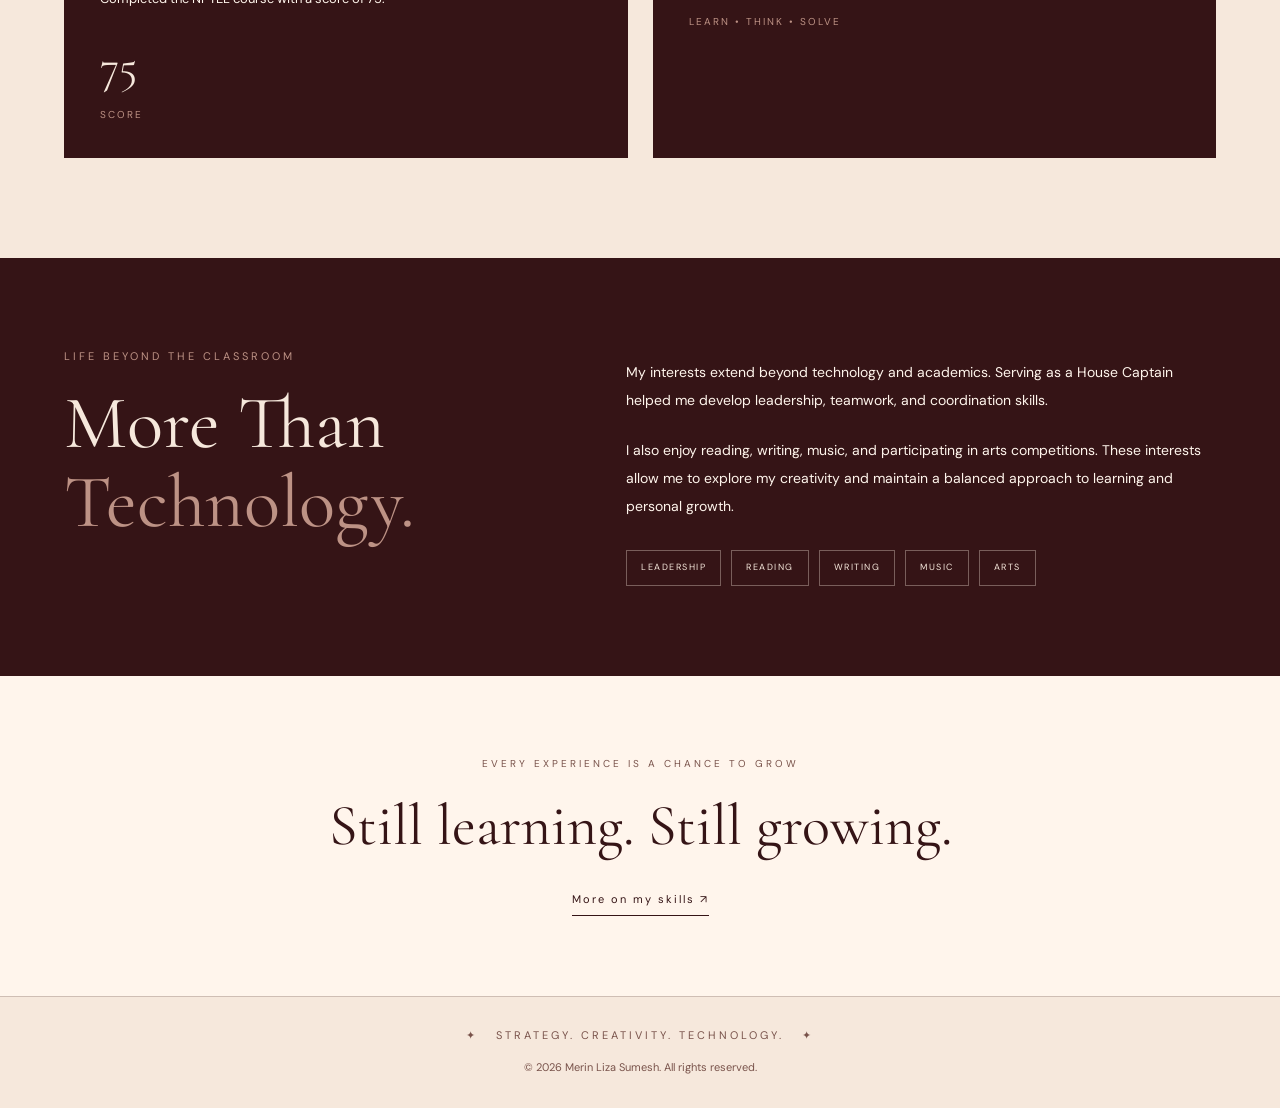
==== commit eb8b0ce7: "first commit" ====
--- a/about.html
+++ b/about.html
@@ -112,7 +112,7 @@
                 <p>
                     I am a Computer Science and Engineering graduate from
                     Albertian Institute of Science and Technology (AISAT),
-                    with a CGPA of 6.88.
+                    with first class.
                 </p>
 
                 <p>
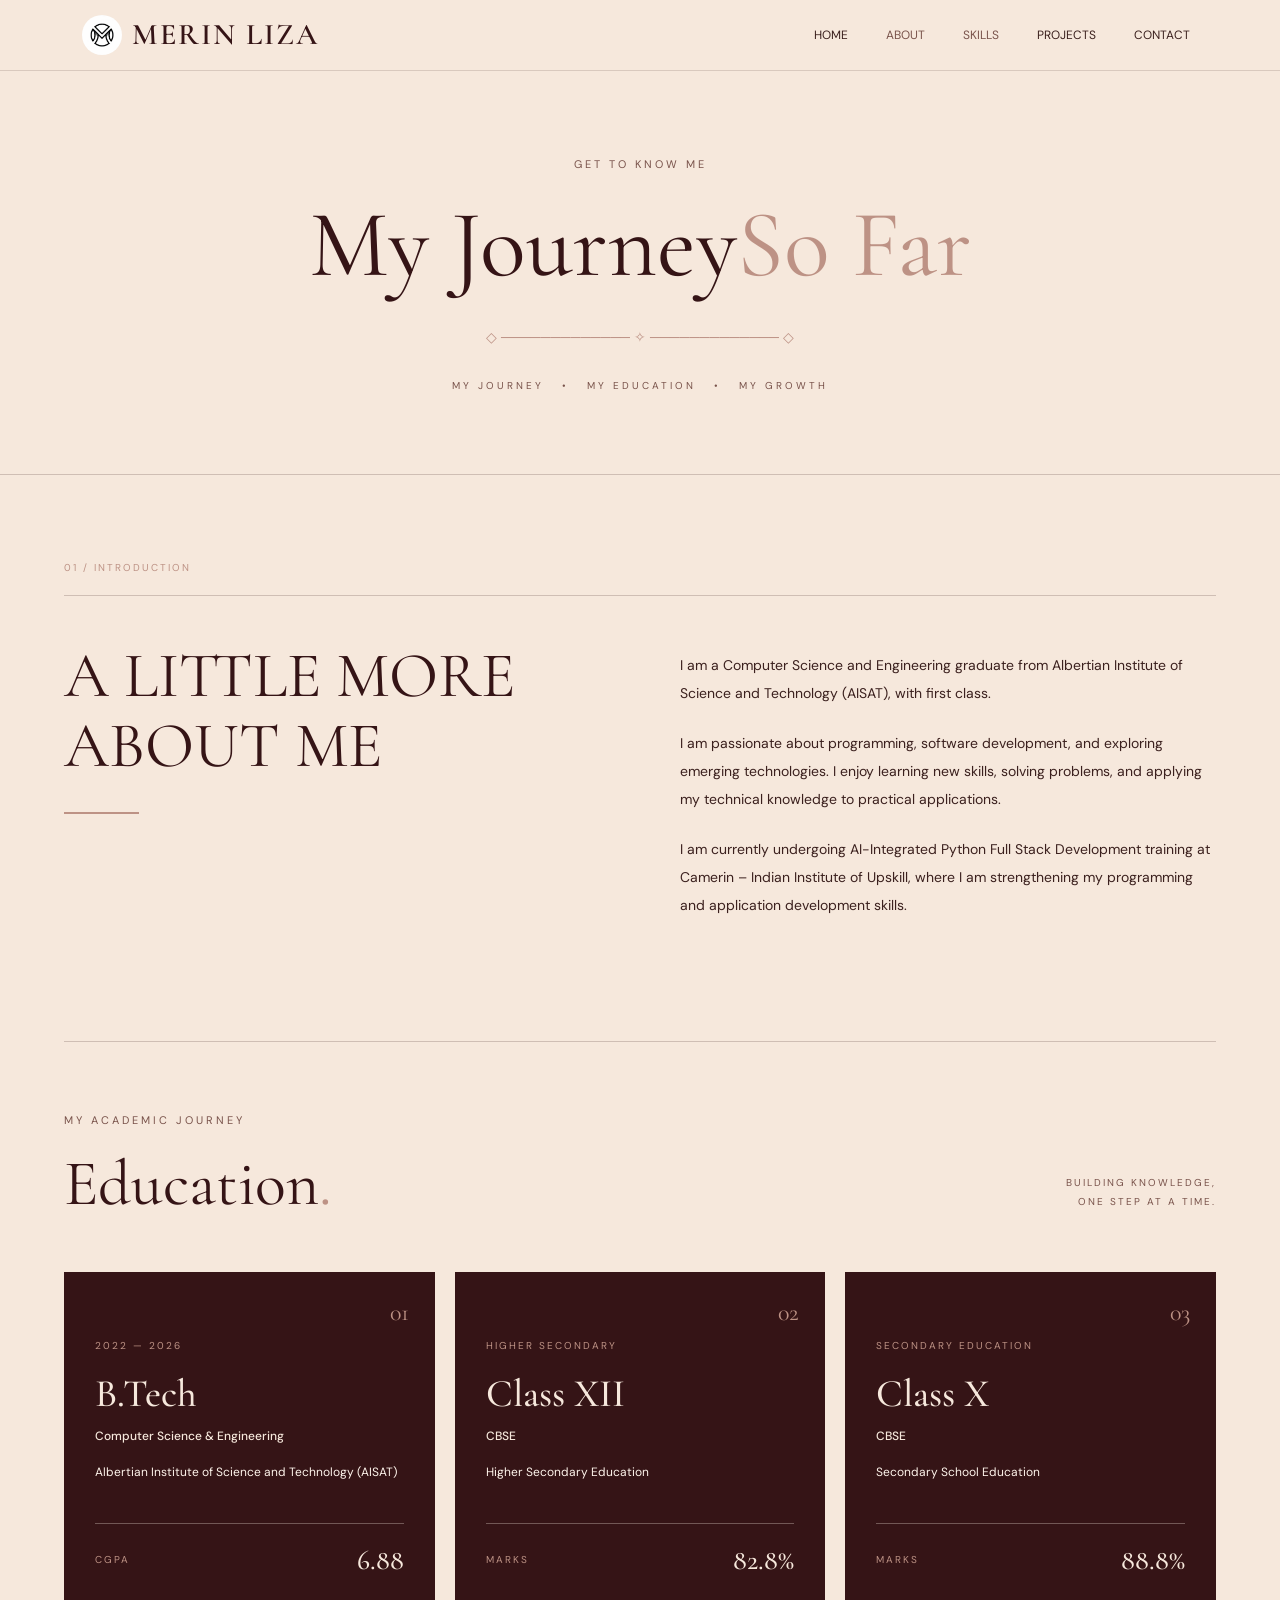
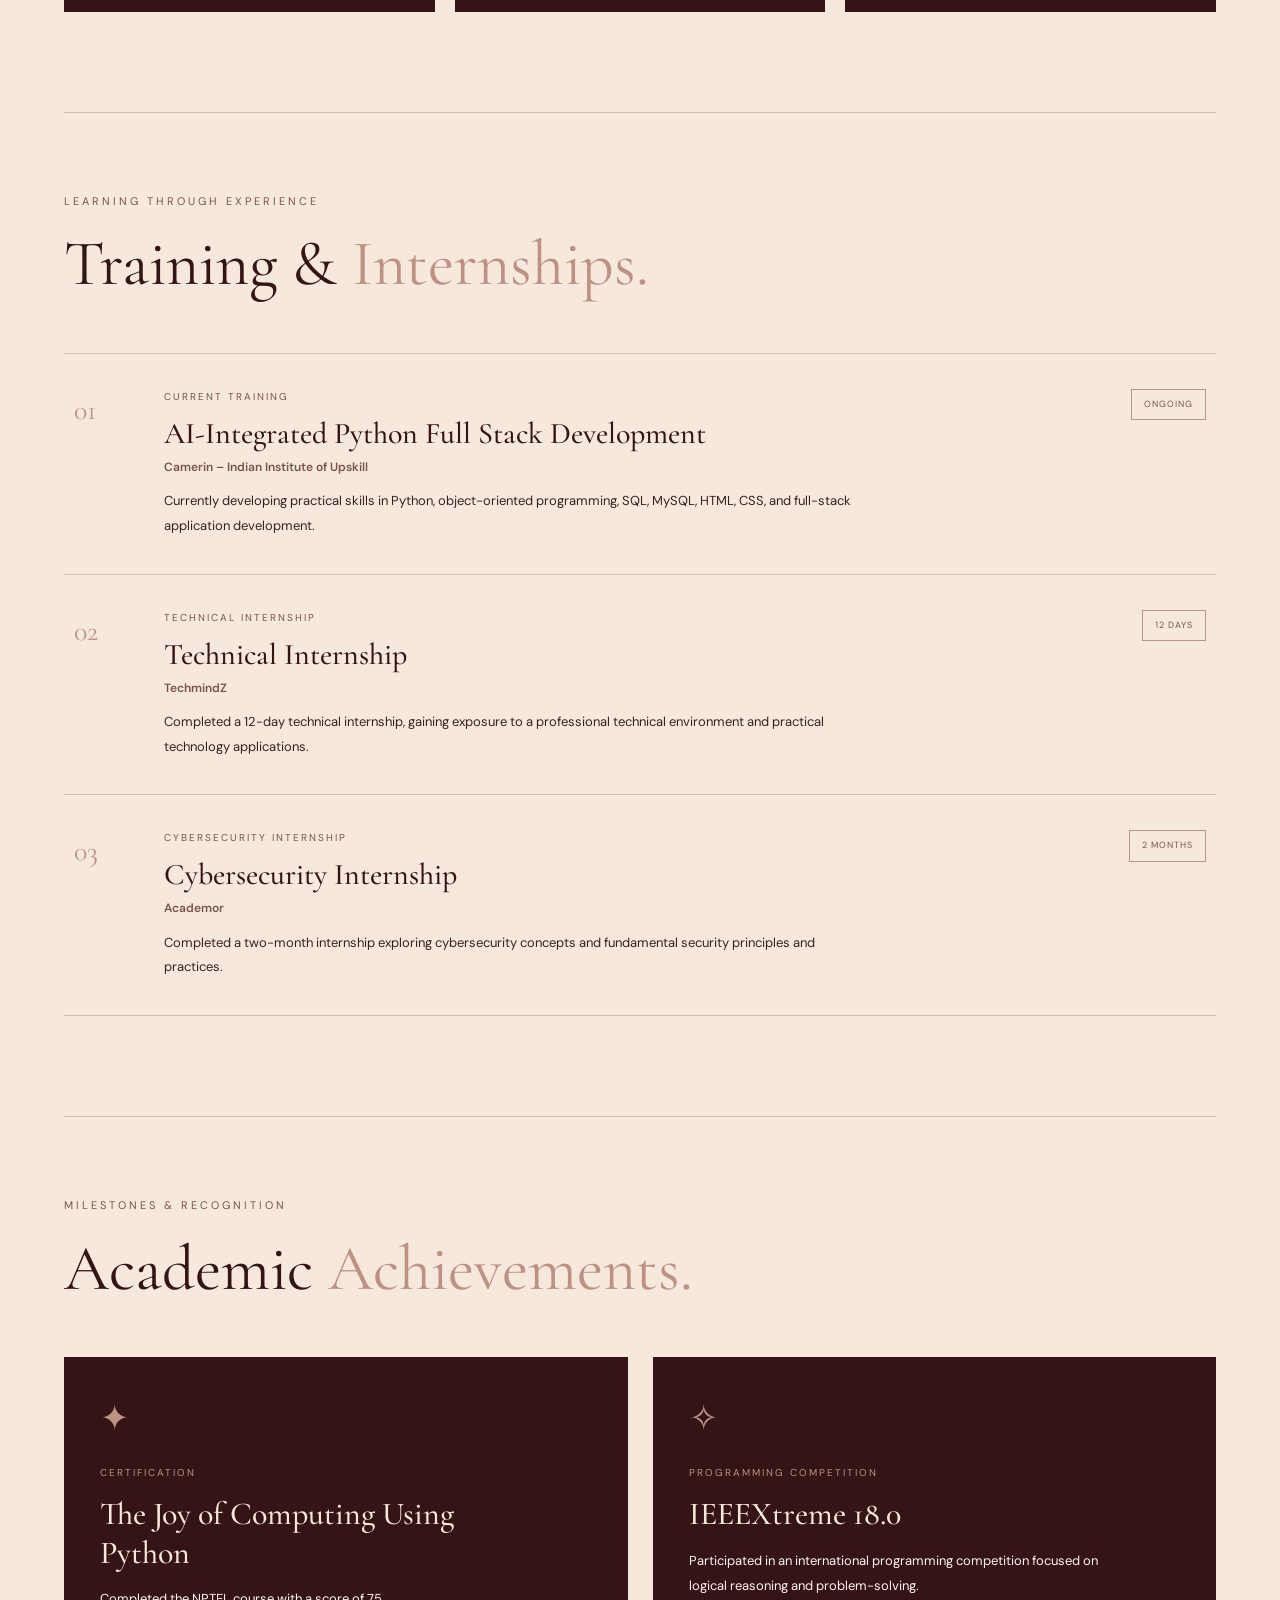
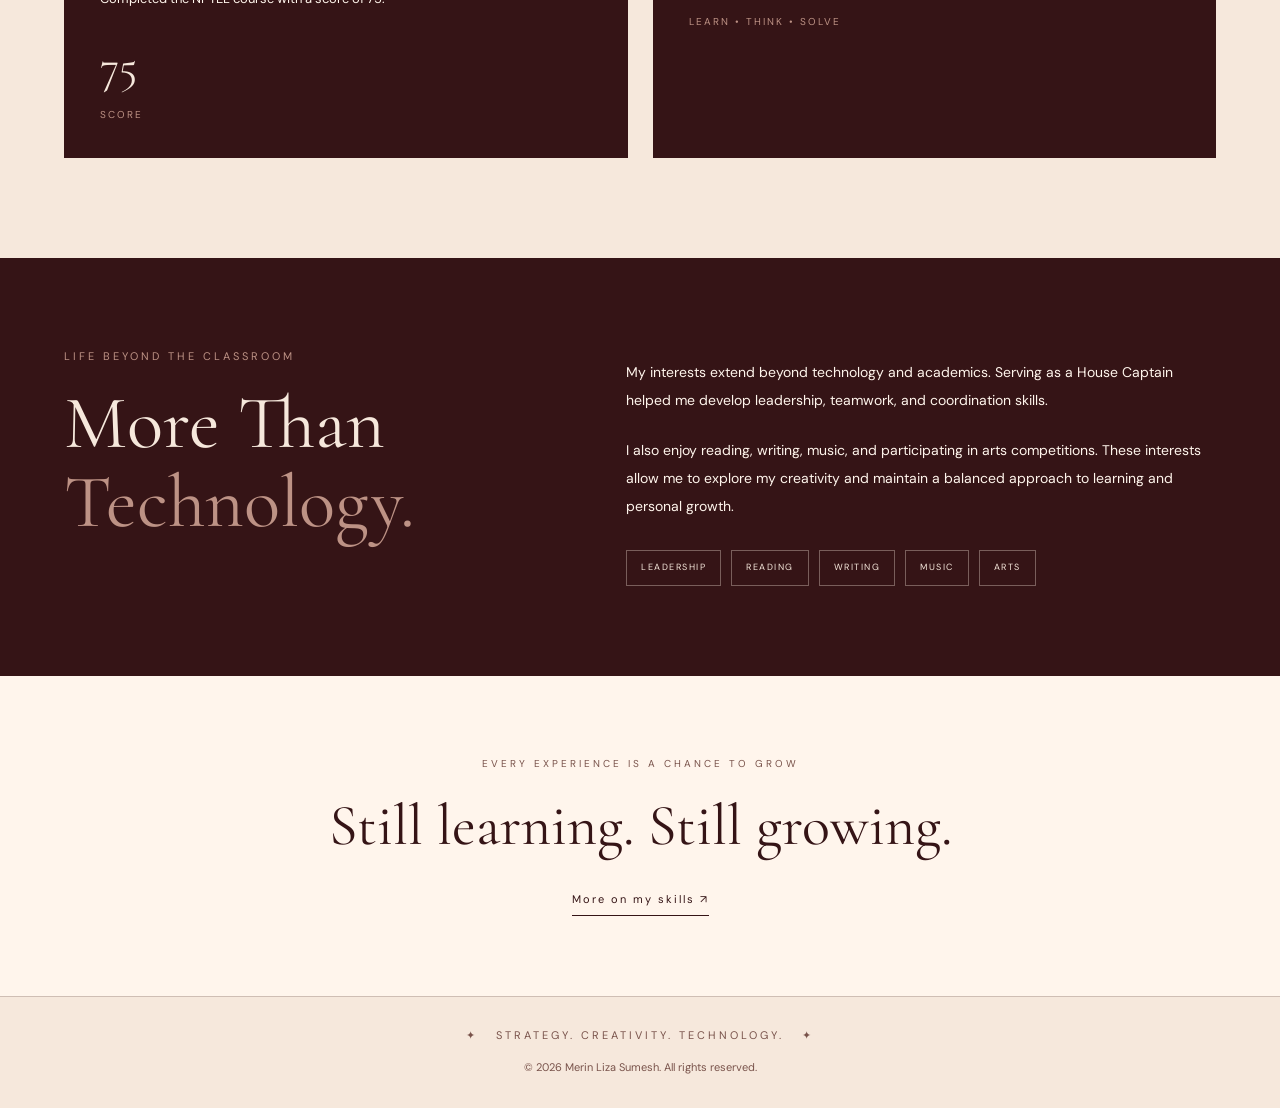
==== commit 534d2f0f: "first commit" ====
--- a/about.html
+++ b/about.html
@@ -196,7 +196,7 @@
 
                 <div class="card-bottom">
                     <span>MARKS</span>
-                    <strong>83%</strong>
+                    <strong>82.8%</strong>
                 </div>
 
             </article>
@@ -219,7 +219,7 @@
 
                 <div class="card-bottom">
                     <span>MARKS</span>
-                    <strong>89%</strong>
+                    <strong>88.8%</strong>
                 </div>
 
             </article>
